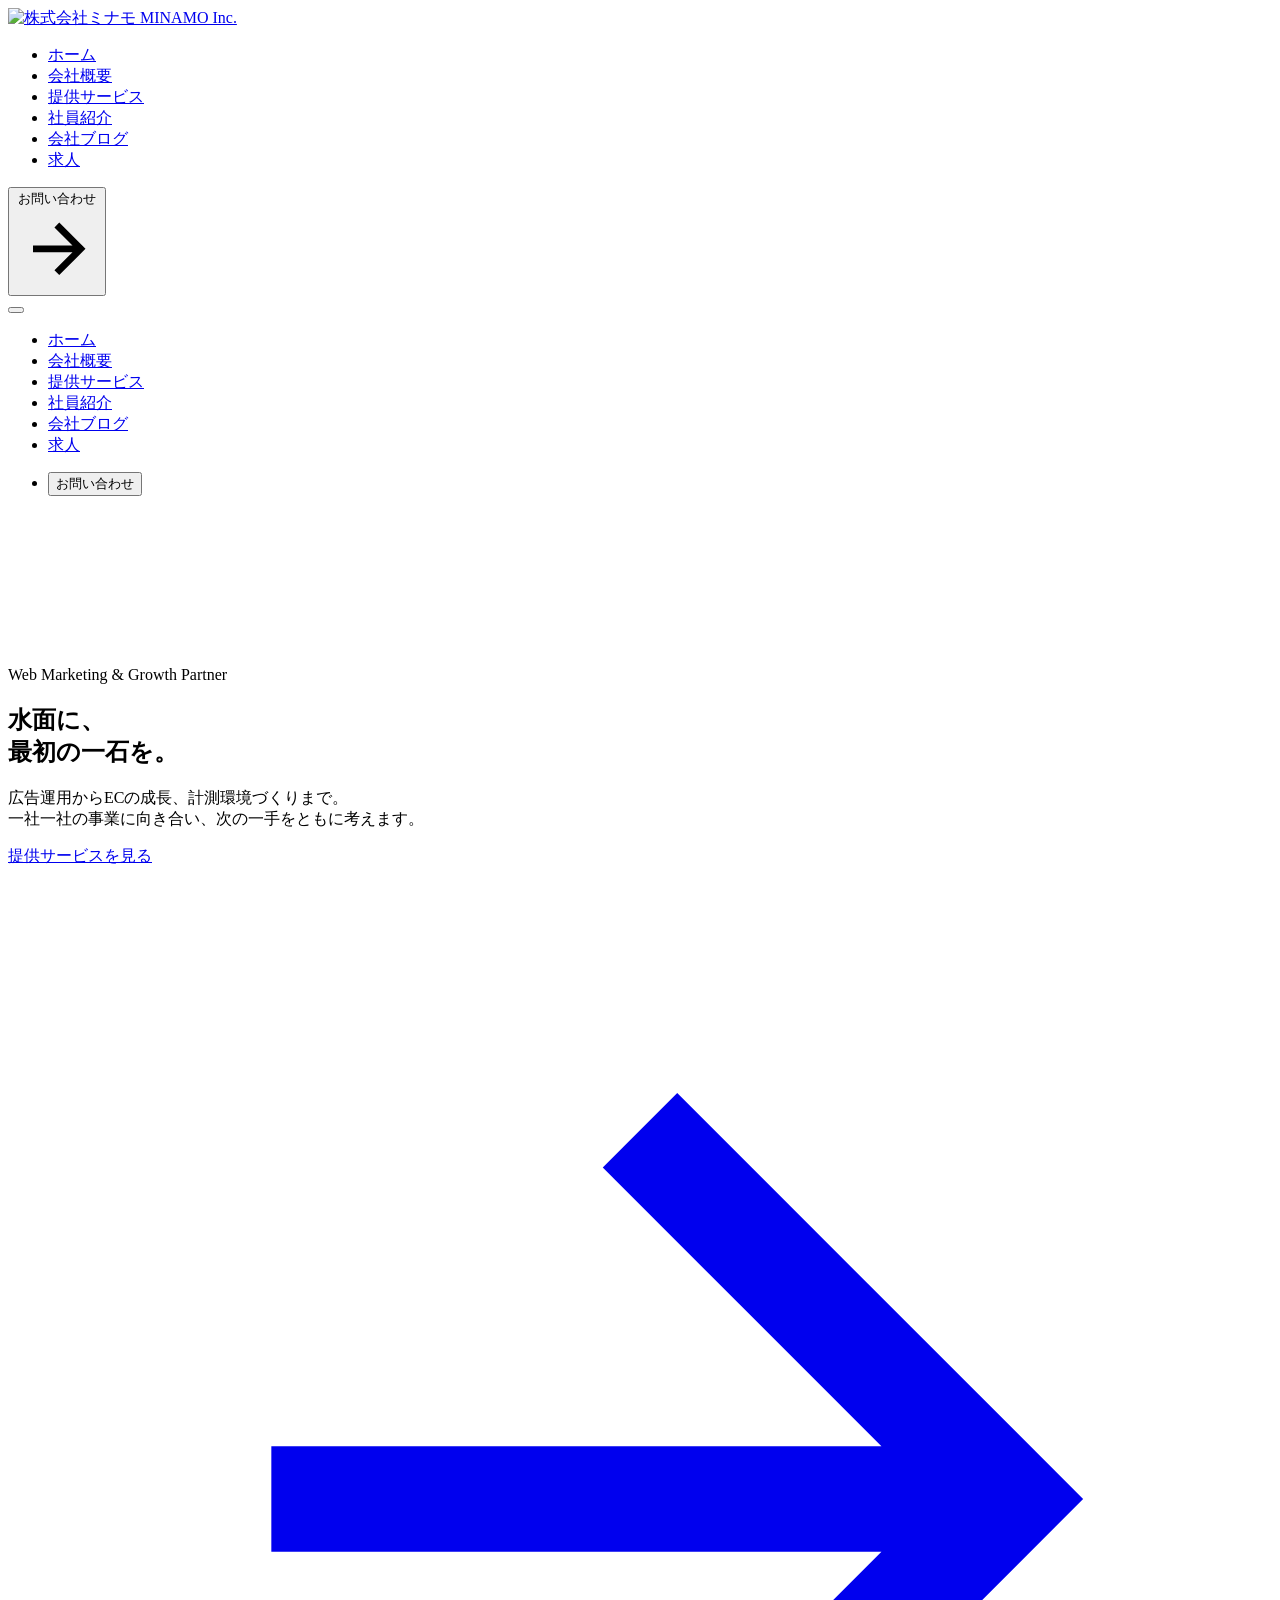
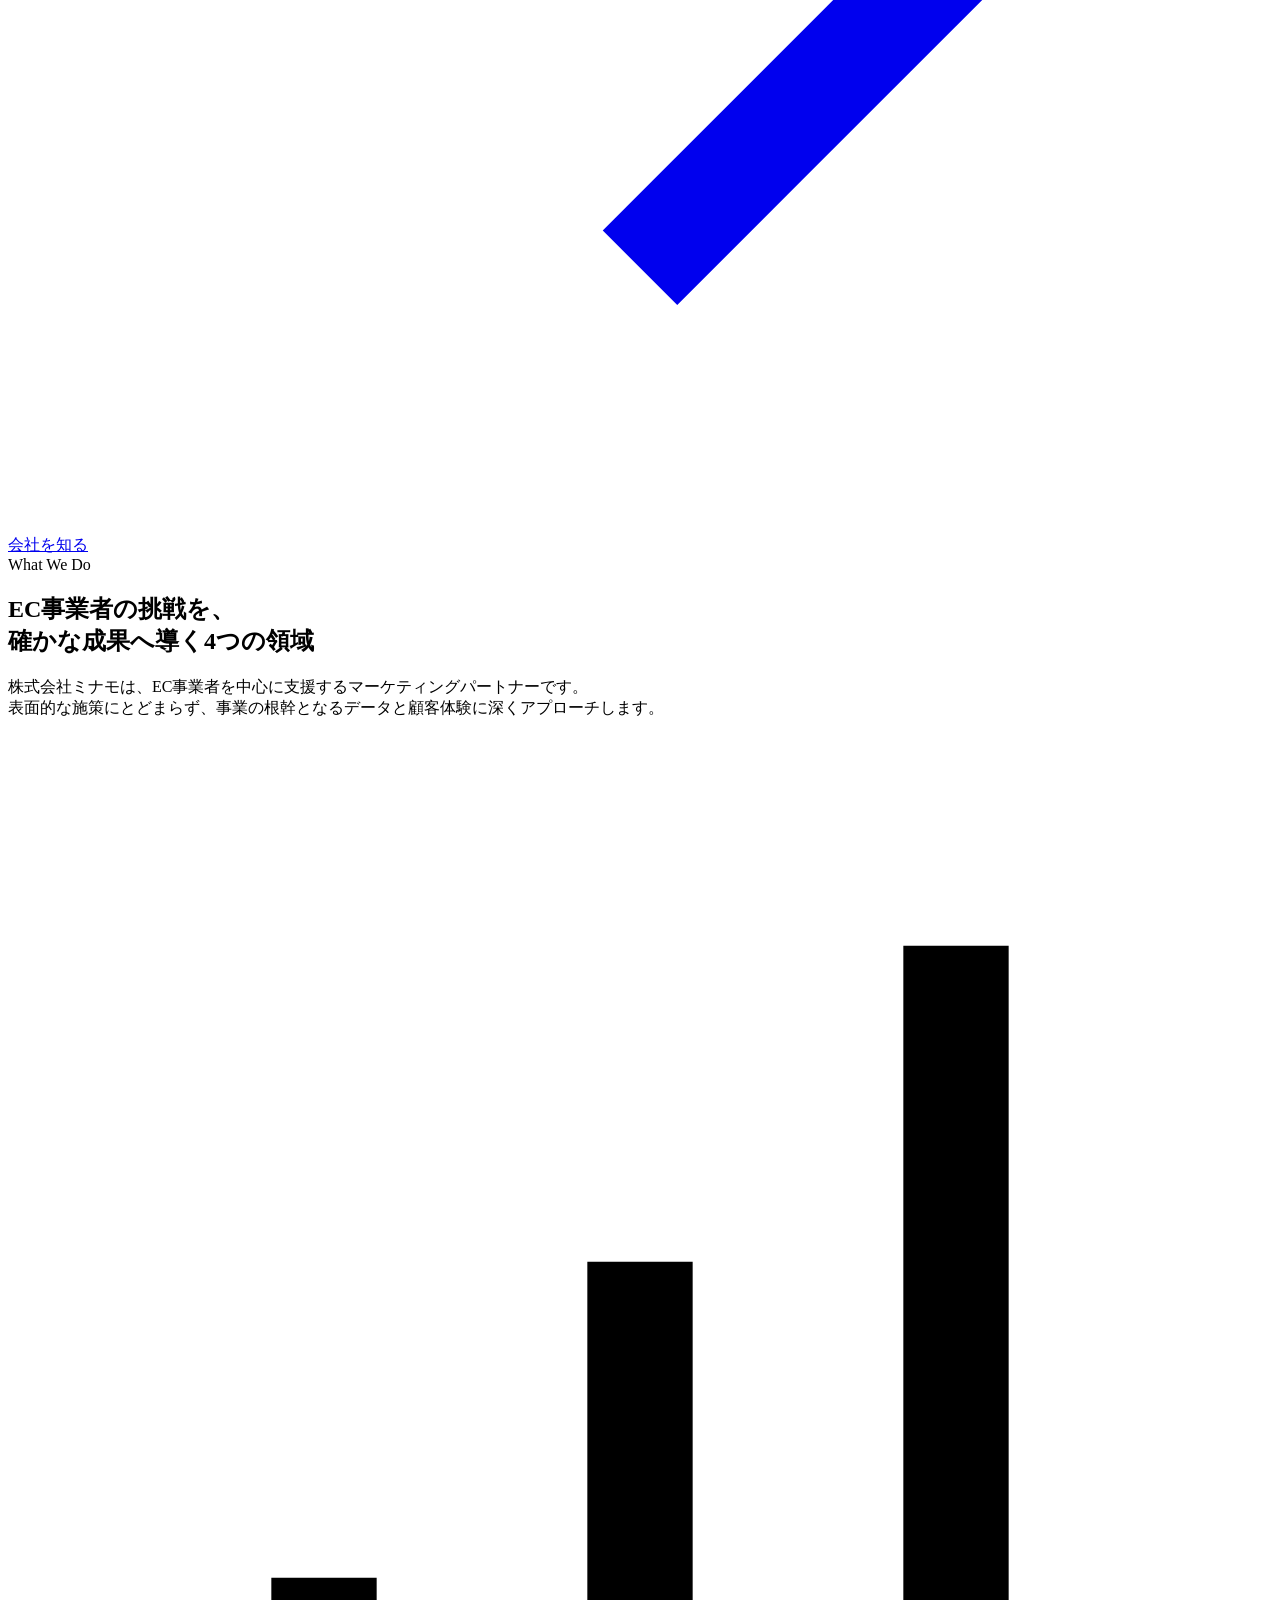
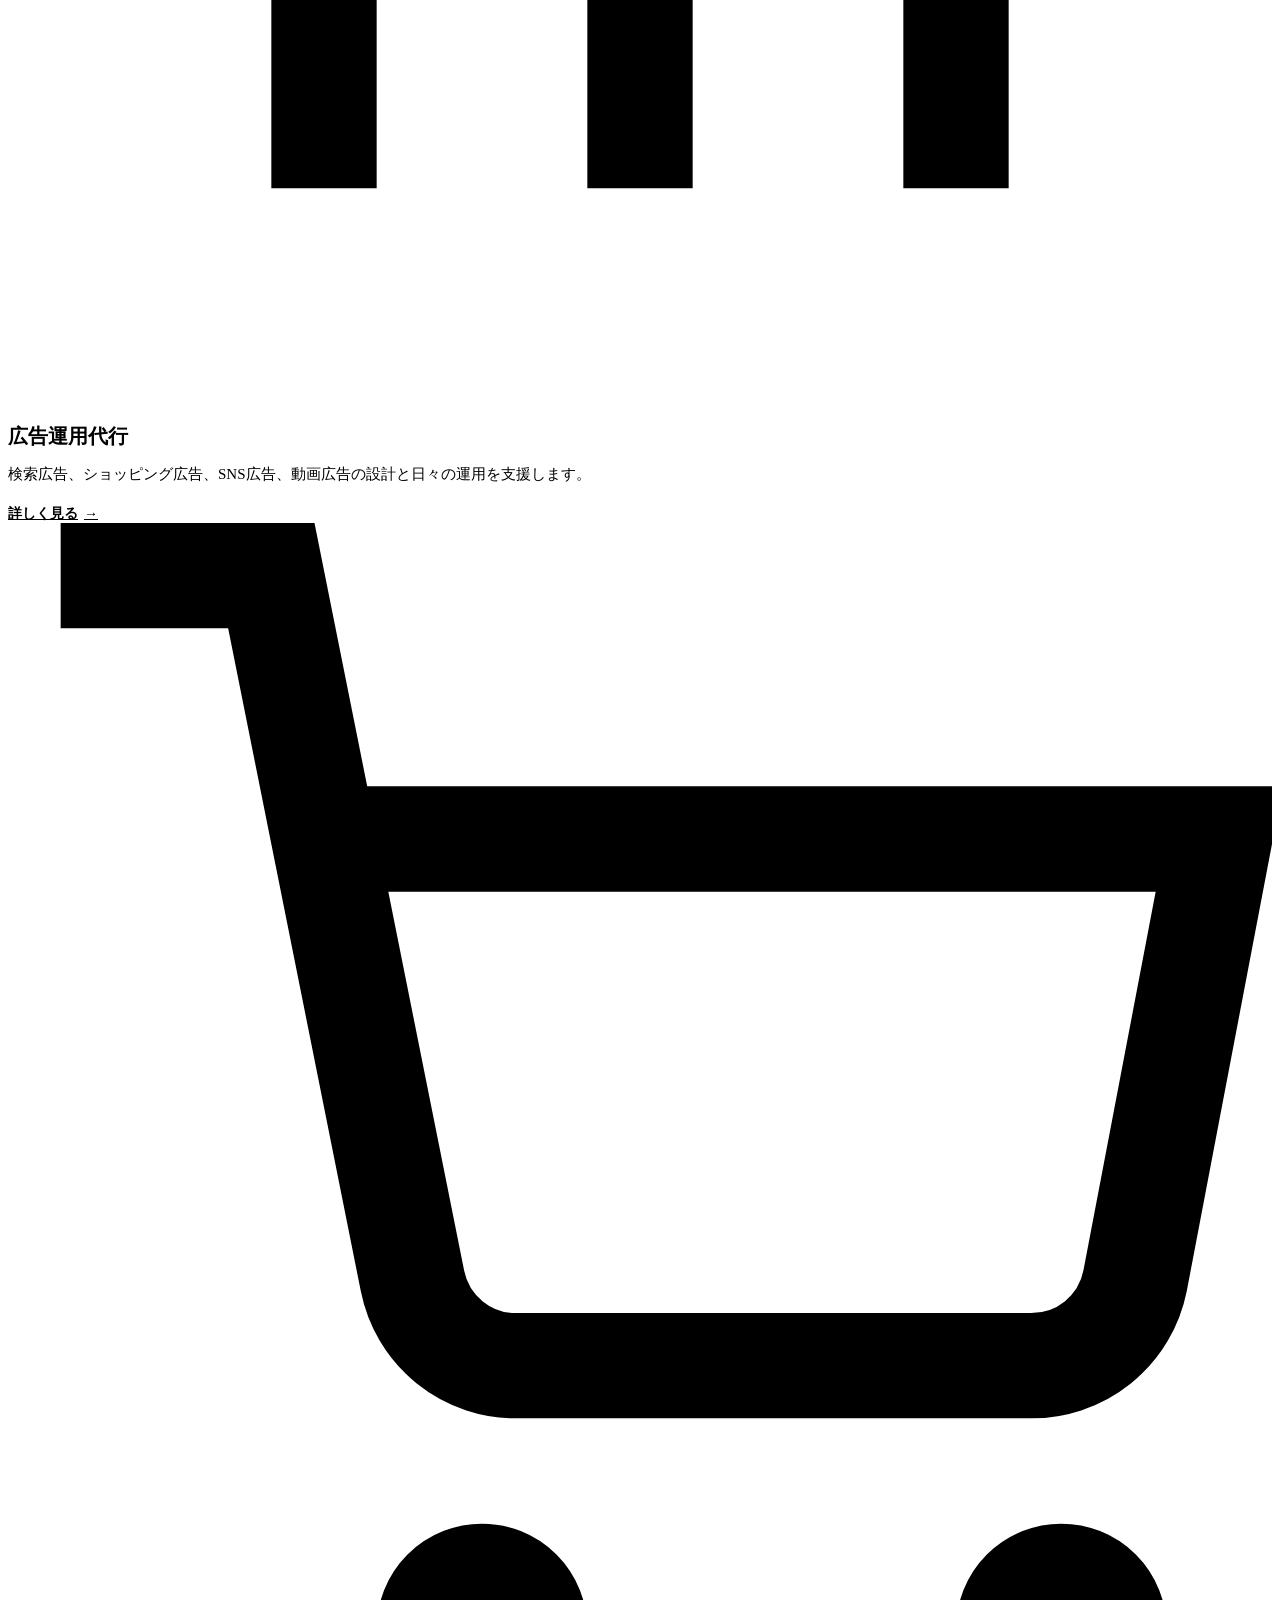
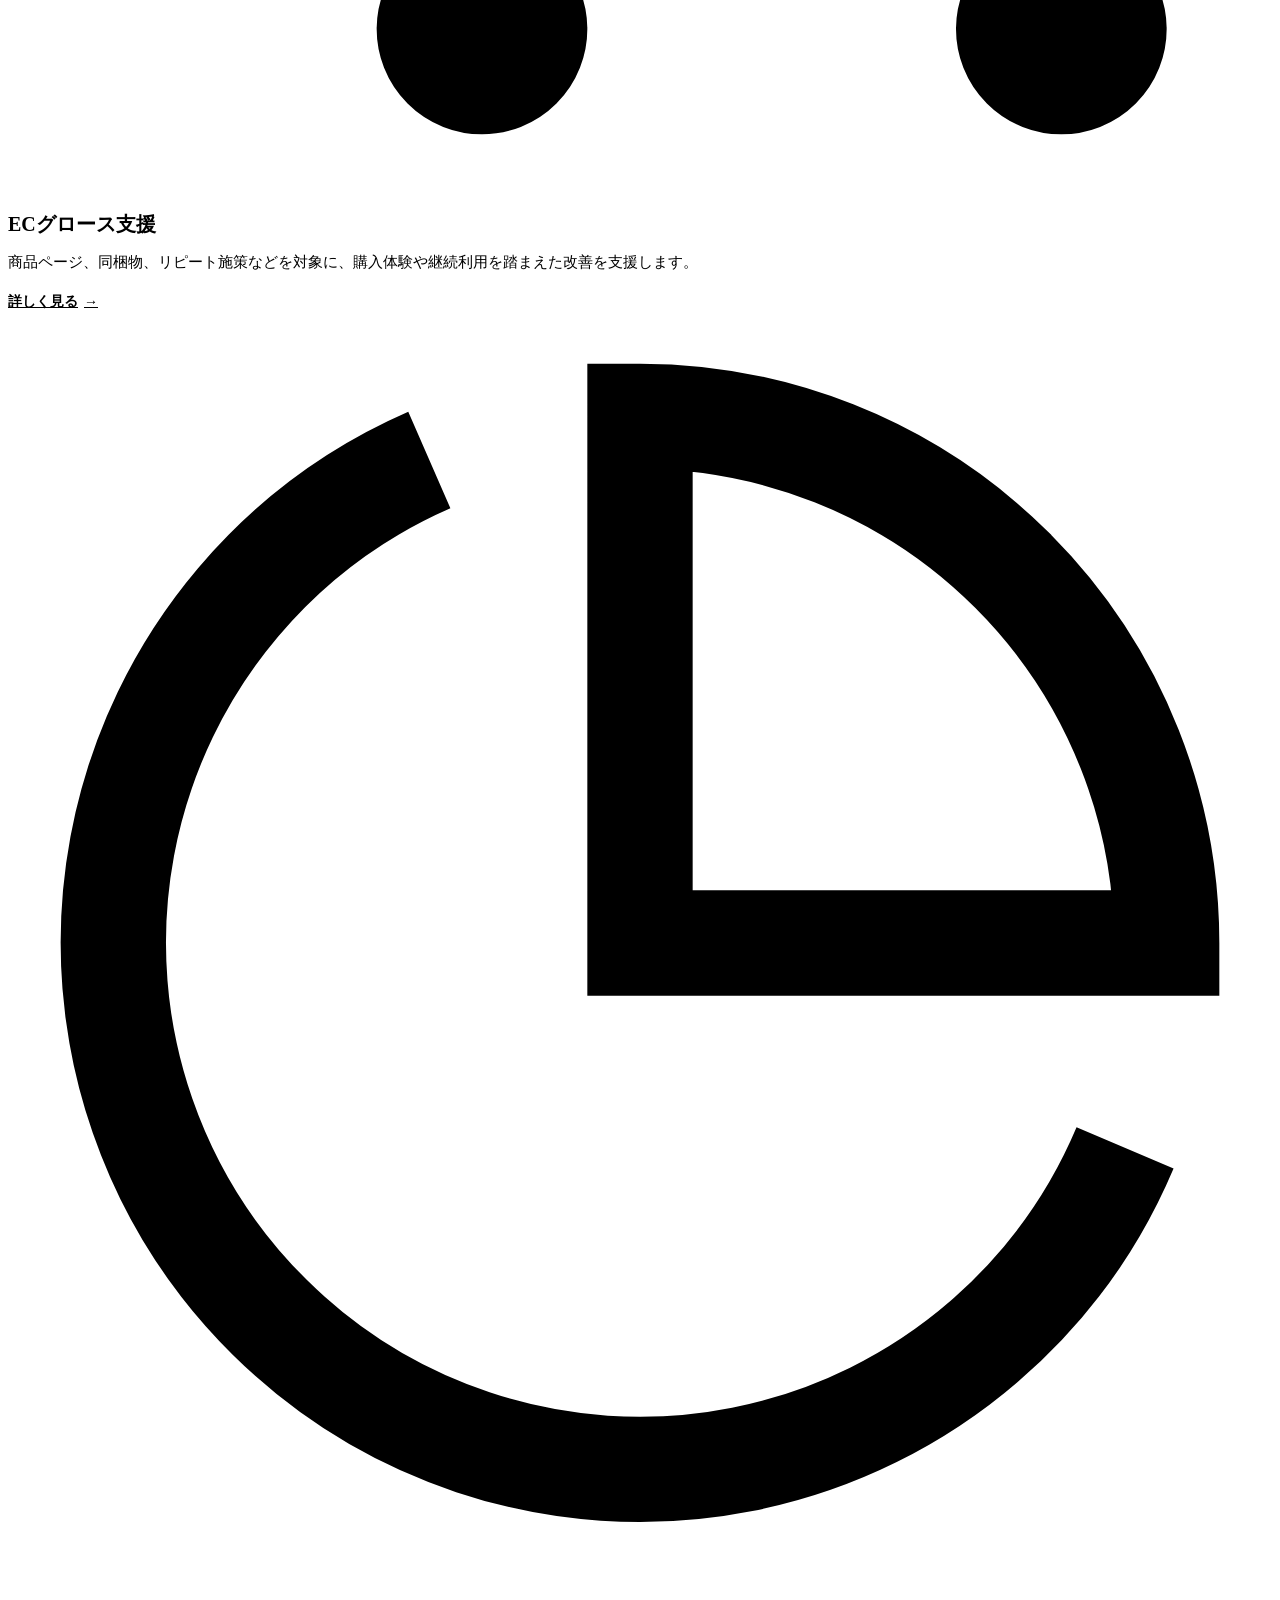
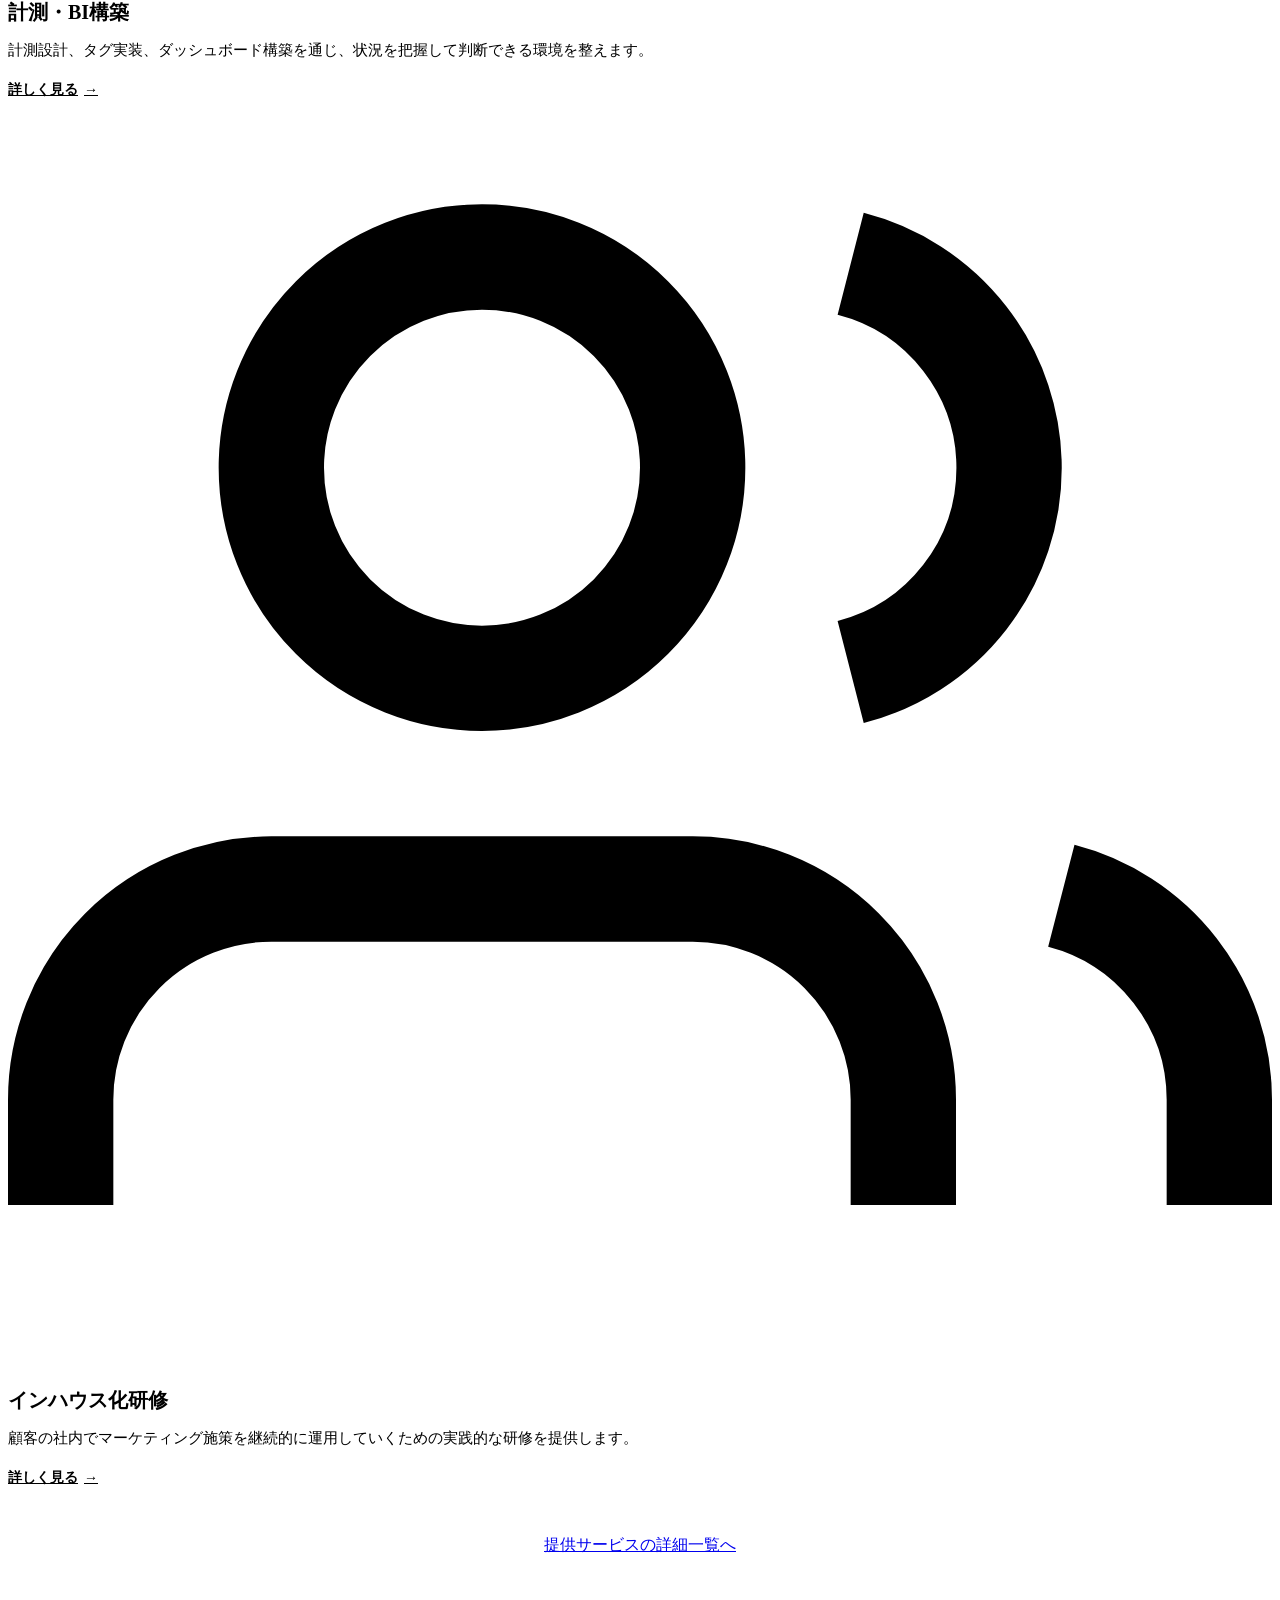
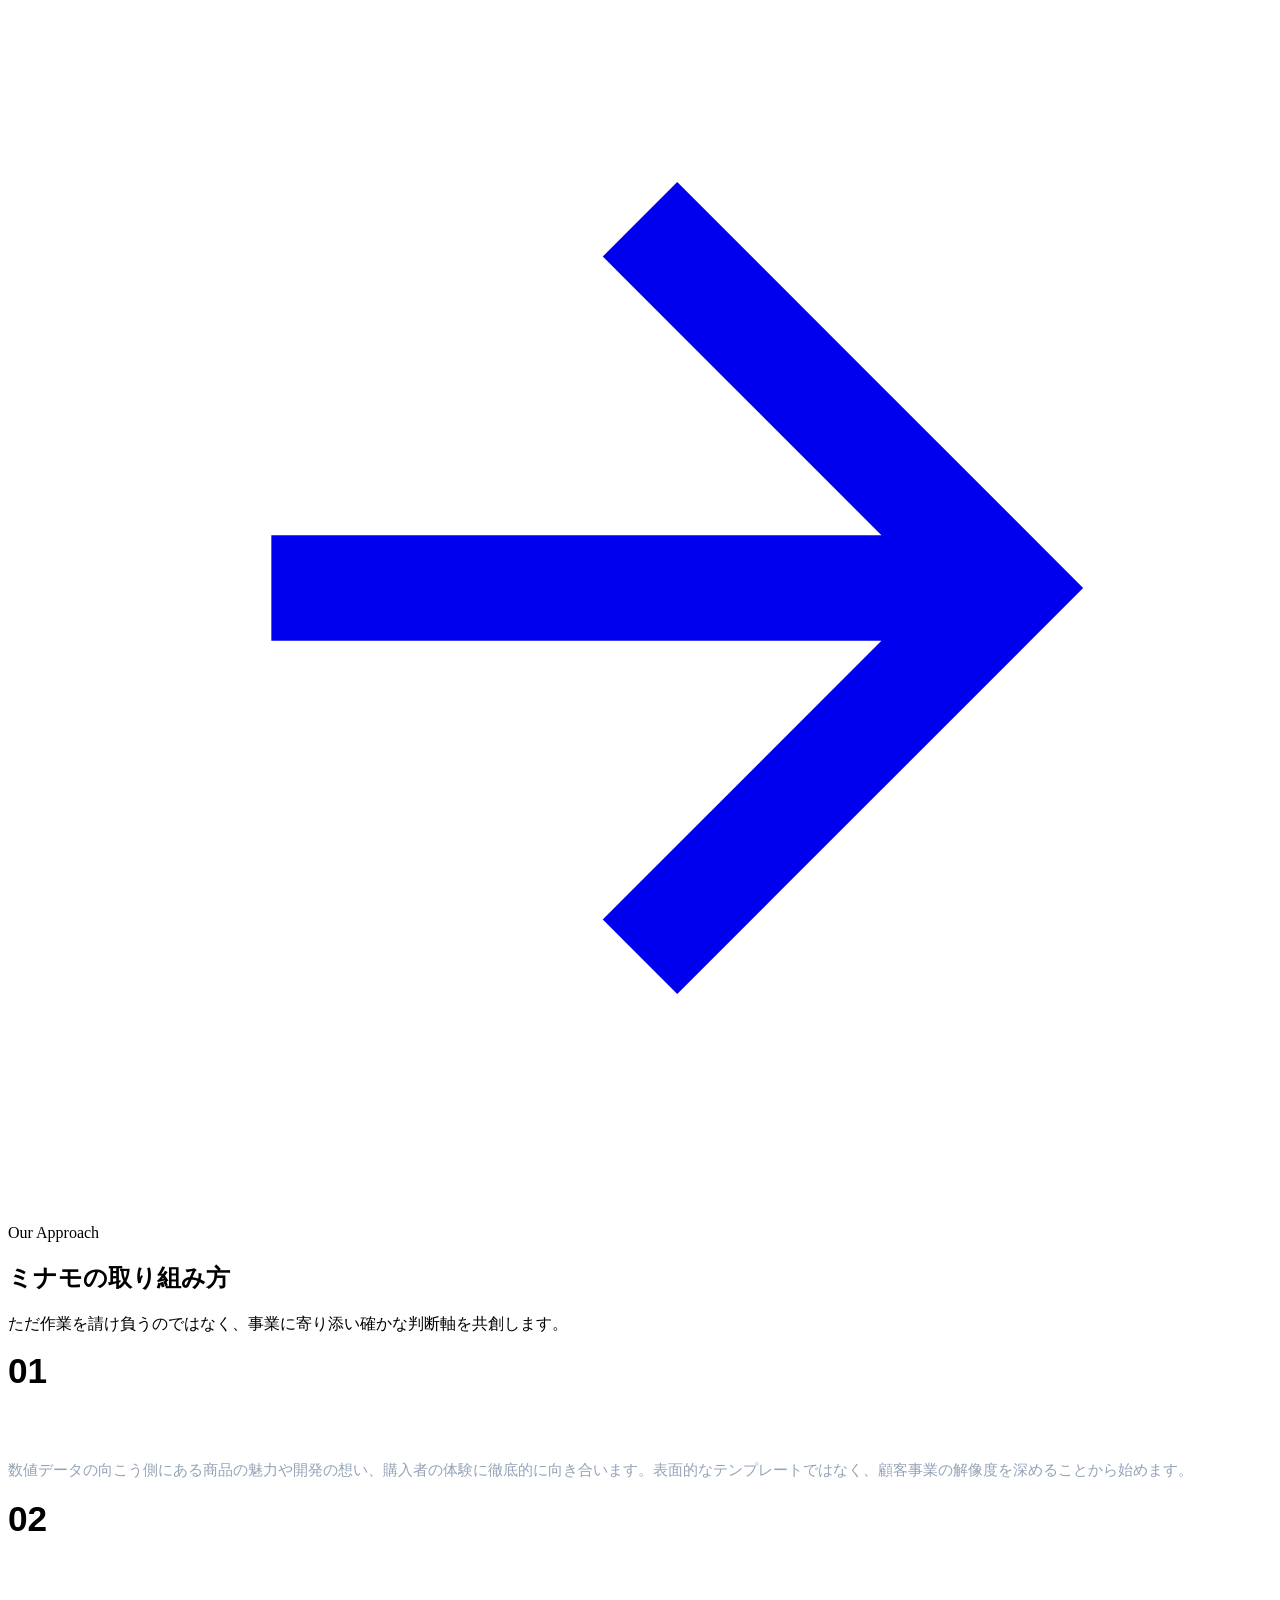
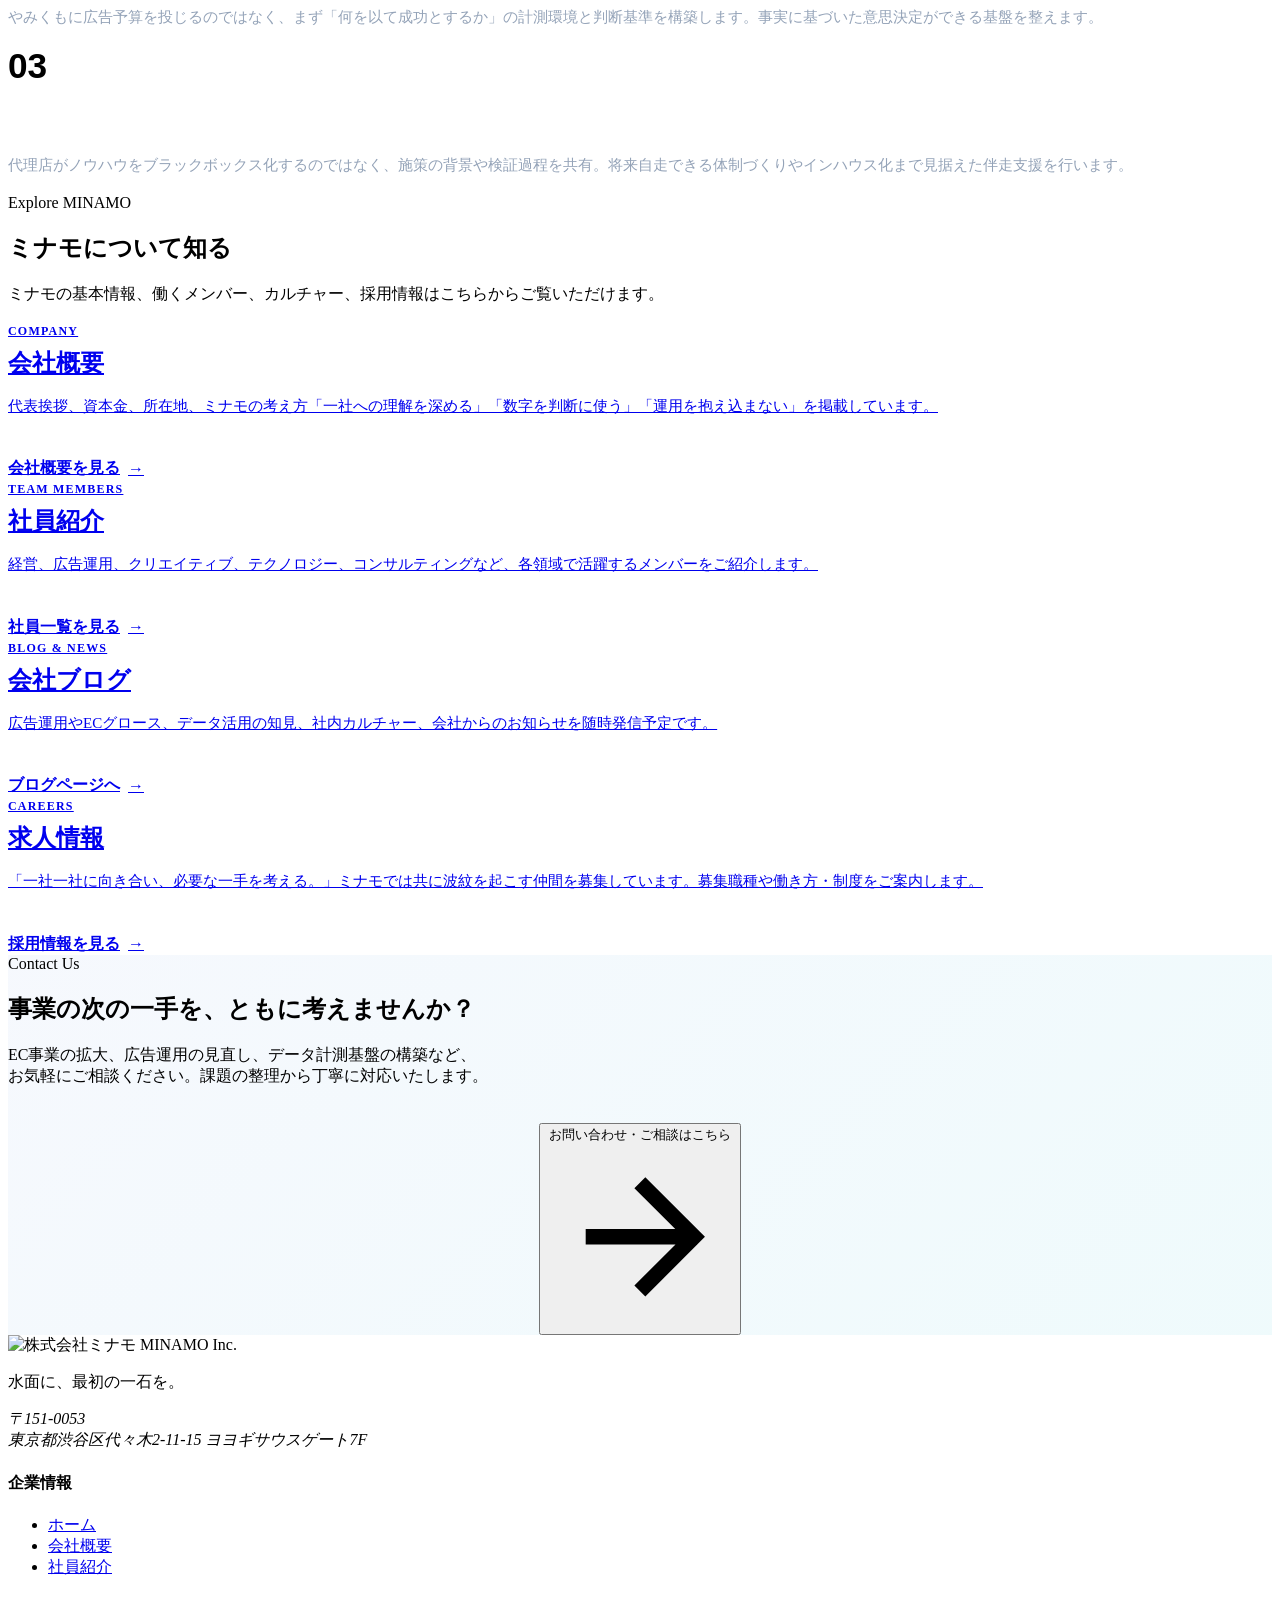
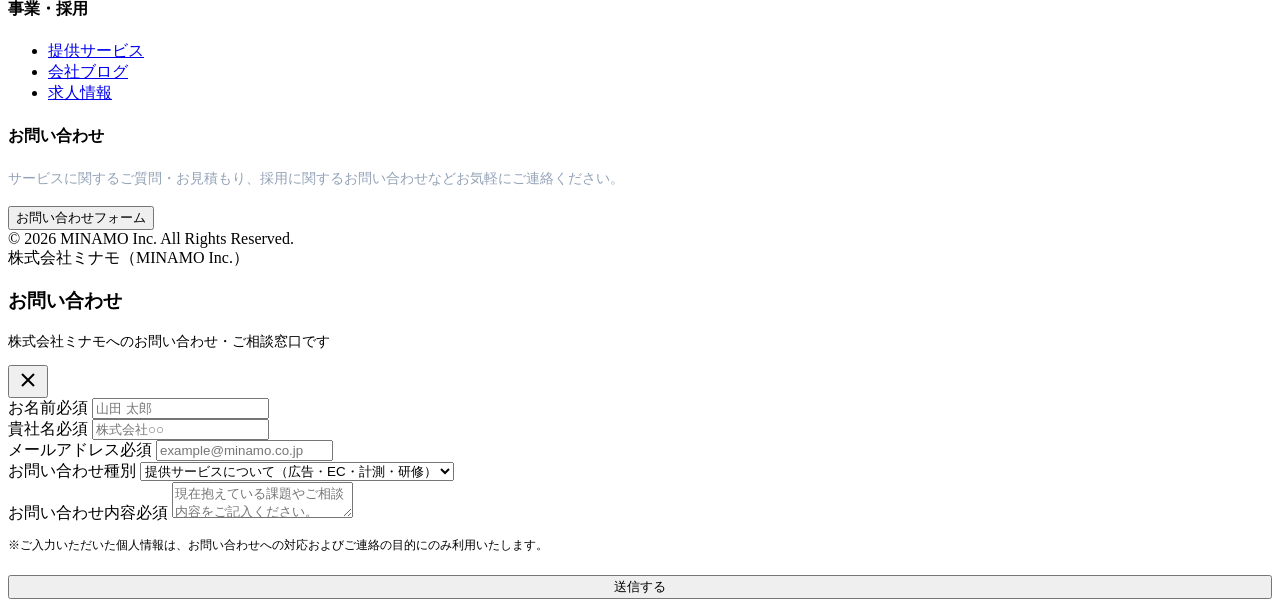
==== index.html @ c0351ebf "Add files via upload" ====
<!DOCTYPE html>
<html lang="ja">
<head>
  <meta charset="UTF-8">
  <meta name="viewport" content="width=device-width, initial-scale=1.0">
  <title>株式会社ミナモ｜水面に、最初の一石を。</title>
  <meta name="description" content="株式会社ミナモ（MINAMO Inc.）のコーポレートサイトです。広告運用からECの成長、計測環境づくりまで。一社一社の事業に向き合い、次の一手をともに考えます。">
  <link rel="icon" type="image/svg+xml" href="assets/images/favicon.svg">
  <link rel="stylesheet" href="assets/css/style.css">
  <link rel="stylesheet" href="assets/css/animations.css">
</head>
<body>

  <!-- Site Header -->
  <header class="site-header">
    <div class="container header-inner">
      <a href="index.html" class="site-brand" aria-label="株式会社ミナモ ホーム">
        <img src="assets/images/logo.svg" alt="株式会社ミナモ MINAMO Inc.">
      </a>
      <nav class="nav-desktop" aria-label="メインナビゲーション">
        <ul class="nav-links">
          <li><a href="index.html" class="nav-link active">ホーム</a></li>
          <li><a href="company.html" class="nav-link">会社概要</a></li>
          <li><a href="services.html" class="nav-link">提供サービス</a></li>
          <li><a href="team.html" class="nav-link">社員紹介</a></li>
          <li><a href="blog.html" class="nav-link">会社ブログ</a></li>
          <li><a href="careers.html" class="nav-link">求人</a></li>
        </ul>
        <div class="header-cta">
          <button class="btn btn-primary btn-sm" data-open-modal="contact">
            お問い合わせ
            <svg class="btn-icon" viewBox="0 0 24 24" fill="none" stroke="currentColor" stroke-width="2"><path d="M5 12h14M12 5l7 7-7 7"/></svg>
          </button>
        </div>
      </nav>
      <!-- Mobile Toggle -->
      <button class="mobile-toggle" aria-label="メニューを開閉する">
        <span class="hamburger-line"></span>
        <span class="hamburger-line"></span>
        <span class="hamburger-line"></span>
      </button>
    </div>
  </header>

  <!-- Mobile Nav Overlay -->
  <div class="mobile-nav-overlay">
    <ul class="mobile-nav-links">
      <li><a href="index.html" class="nav-link active">ホーム</a></li>
      <li><a href="company.html" class="nav-link">会社概要</a></li>
      <li><a href="services.html" class="nav-link">提供サービス</a></li>
      <li><a href="team.html" class="nav-link">社員紹介</a></li>
      <li><a href="blog.html" class="nav-link">会社ブログ</a></li>
      <li><a href="careers.html" class="nav-link">求人</a></li>
      <li style="margin-top: 16px;">
        <button class="btn btn-primary btn-lg" data-open-modal="contact">お問い合わせ</button>
      </li>
    </ul>
  </div>

  <!-- 1. Hero Section -->
  <section class="hero-home">
    <canvas id="hero-ripple-canvas" class="hero-canvas-bg"></canvas>
    
    <div class="container" style="position: relative; z-index: 2;">
      <div class="hero-content reveal">
        <div class="hero-badge">
          <span class="hero-badge-pulse"></span>
          <span>Web Marketing & Growth Partner</span>
        </div>
        <h1 class="hero-title">
          水面に、<br>
          <span class="text-gradient">最初の一石を。</span>
        </h1>
        <p class="hero-lead">
          広告運用からECの成長、計測環境づくりまで。<br>
          一社一社の事業に向き合い、次の一手をともに考えます。
        </p>
        <div class="hero-actions">
          <a href="services.html" class="btn btn-accent btn-lg">
            提供サービスを見る
            <svg class="btn-icon" viewBox="0 0 24 24" fill="none" stroke="currentColor" stroke-width="2"><path d="M5 12h14M12 5l7 7-7 7"/></svg>
          </a>
          <a href="company.html" class="btn btn-outline btn-lg">会社を知る</a>
        </div>
      </div>
    </div>

    <!-- Hero Decorative Concentric Ripples -->
    <div class="hero-visual" aria-hidden="true">
      <div class="ripple-visual-circle"></div>
      <div class="ripple-visual-circle"></div>
      <div class="ripple-visual-circle"></div>
      <div class="drop-center"></div>
    </div>
  </section>

  <!-- 2. Business Overview (EC支援と4つの領域) -->
  <section class="section">
    <div class="container">
      <div class="section-header text-center reveal">
        <div class="section-tag">
          <span class="section-tag-dot"></span>
          <span>What We Do</span>
        </div>
        <h2 class="section-title">EC事業者の挑戦を、<br class="mobile-only">確かな成果へ導く4つの領域</h2>
        <p class="section-lead">
          株式会社ミナモは、EC事業者を中心に支援するマーケティングパートナーです。<br>
          表面的な施策にとどまらず、事業の根幹となるデータと顧客体験に深くアプローチします。
        </p>
      </div>

      <div class="grid-4 reveal reveal-delay-1">
        <!-- Service 1: 広告運用代行 -->
        <div class="card">
          <div class="card-icon-wrap">
            <svg viewBox="0 0 24 24" fill="none" stroke="currentColor" stroke-width="2"><path d="M12 20V10M18 20V4M6 20v-4"/></svg>
          </div>
          <h3 style="font-size: 1.25rem; margin-bottom: 12px;">広告運用代行</h3>
          <p style="color: var(--color-text-muted); font-size: 0.9375rem; margin-bottom: 20px;">
            検索広告、ショッピング広告、SNS広告、動画広告の設計と日々の運用を支援します。
          </p>
          <a href="services.html#ad-operation" style="color: var(--color-primary); font-weight: 600; font-size: 0.875rem; display: inline-flex; align-items: center; gap: 6px;">
            詳しく見る <span>&rarr;</span>
          </a>
        </div>

        <!-- Service 2: ECグロース支援 -->
        <div class="card">
          <div class="card-icon-wrap">
            <svg viewBox="0 0 24 24" fill="none" stroke="currentColor" stroke-width="2"><circle cx="9" cy="21" r="1"/><circle cx="20" cy="21" r="1"/><path d="M1 1h4l2.68 13.39a2 2 0 0 0 2 1.61h9.72a2 2 0 0 0 2-1.61L23 6H6"/></svg>
          </div>
          <h3 style="font-size: 1.25rem; margin-bottom: 12px;">ECグロース支援</h3>
          <p style="color: var(--color-text-muted); font-size: 0.9375rem; margin-bottom: 20px;">
            商品ページ、同梱物、リピート施策などを対象に、購入体験や継続利用を踏まえた改善を支援します。
          </p>
          <a href="services.html#ec-growth" style="color: var(--color-primary); font-weight: 600; font-size: 0.875rem; display: inline-flex; align-items: center; gap: 6px;">
            詳しく見る <span>&rarr;</span>
          </a>
        </div>

        <!-- Service 3: 計測・BI構築 -->
        <div class="card">
          <div class="card-icon-wrap">
            <svg viewBox="0 0 24 24" fill="none" stroke="currentColor" stroke-width="2"><path d="M21.21 15.89A10 10 0 1 1 8 2.83M22 12A10 10 0 0 0 12 2v10z"/></svg>
          </div>
          <h3 style="font-size: 1.25rem; margin-bottom: 12px;">計測・BI構築</h3>
          <p style="color: var(--color-text-muted); font-size: 0.9375rem; margin-bottom: 20px;">
            計測設計、タグ実装、ダッシュボード構築を通じ、状況を把握して判断できる環境を整えます。
          </p>
          <a href="services.html#bi-analytics" style="color: var(--color-primary); font-weight: 600; font-size: 0.875rem; display: inline-flex; align-items: center; gap: 6px;">
            詳しく見る <span>&rarr;</span>
          </a>
        </div>

        <!-- Service 4: インハウス化研修 -->
        <div class="card">
          <div class="card-icon-wrap">
            <svg viewBox="0 0 24 24" fill="none" stroke="currentColor" stroke-width="2"><path d="M17 21v-2a4 4 0 0 0-4-4H5a4 4 0 0 0-4 4v2"/><circle cx="9" cy="7" r="4"/><path d="M23 21v-2a4 4 0 0 0-3-3.87"/><path d="M16 3.13a4 4 0 0 1 0 7.75"/></svg>
          </div>
          <h3 style="font-size: 1.25rem; margin-bottom: 12px;">インハウス化研修</h3>
          <p style="color: var(--color-text-muted); font-size: 0.9375rem; margin-bottom: 20px;">
            顧客の社内でマーケティング施策を継続的に運用していくための実践的な研修を提供します。
          </p>
          <a href="services.html#training" style="color: var(--color-primary); font-weight: 600; font-size: 0.875rem; display: inline-flex; align-items: center; gap: 6px;">
            詳しく見る <span>&rarr;</span>
          </a>
        </div>
      </div>

      <div style="text-align: center; margin-top: 48px;" class="reveal reveal-delay-2">
        <a href="services.html" class="btn btn-outline btn-lg">
          提供サービスの詳細一覧へ
          <svg class="btn-icon" viewBox="0 0 24 24" fill="none" stroke="currentColor" stroke-width="2"><path d="M5 12h14M12 5l7 7-7 7"/></svg>
        </a>
      </div>
    </div>
  </section>

  <!-- 3. Approach (取り組み方) -->
  <section class="section section-dark">
    <div class="container">
      <div class="section-header text-center reveal">
        <div class="section-tag">
          <span class="section-tag-dot"></span>
          <span>Our Approach</span>
        </div>
        <h2 class="section-title">ミナモの取り組み方</h2>
        <p class="section-lead">
          ただ作業を請け負うのではなく、事業に寄り添い確かな判断軸を共創します。
        </p>
      </div>

      <div class="grid-3 reveal reveal-delay-1">
        <!-- Approach 1 -->
        <div class="card card-dark">
          <div style="font-size: 2.2rem; font-weight: 800; color: var(--color-accent); margin-bottom: 16px; font-family: 'Plus Jakarta Sans', sans-serif;">
            01
          </div>
          <h3 style="font-size: 1.35rem; margin-bottom: 14px; color: #FFFFFF;">事業と商品を理解する</h3>
          <p style="color: #94A3B8; font-size: 0.9375rem; line-height: 1.8;">
            数値データの向こう側にある商品の魅力や開発の想い、購入者の体験に徹底的に向き合います。表面的なテンプレートではなく、顧客事業の解像度を深めることから始めます。
          </p>
        </div>

        <!-- Approach 2 -->
        <div class="card card-dark">
          <div style="font-size: 2.2rem; font-weight: 800; color: var(--color-accent); margin-bottom: 16px; font-family: 'Plus Jakarta Sans', sans-serif;">
            02
          </div>
          <h3 style="font-size: 1.35rem; margin-bottom: 14px; color: #FFFFFF;">施策の前に計測と判断基準を整える</h3>
          <p style="color: #94A3B8; font-size: 0.9375rem; line-height: 1.8;">
            やみくもに広告予算を投じるのではなく、まず「何を以て成功とするか」の計測環境と判断基準を構築します。事実に基づいた意思決定ができる基盤を整えます。
          </p>
        </div>

        <!-- Approach 3 -->
        <div class="card card-dark">
          <div style="font-size: 2.2rem; font-weight: 800; color: var(--color-accent); margin-bottom: 16px; font-family: 'Plus Jakarta Sans', sans-serif;">
            03
          </div>
          <h3 style="font-size: 1.35rem; margin-bottom: 14px; color: #FFFFFF;">顧客側に知見が残る支援を目指す</h3>
          <p style="color: #94A3B8; font-size: 0.9375rem; line-height: 1.8;">
            代理店がノウハウをブラックボックス化するのではなく、施策の背景や検証過程を共有。将来自走できる体制づくりやインハウス化まで見据えた伴走支援を行います。
          </p>
        </div>
      </div>
    </div>
  </section>

  <!-- 4. Portal to Subpages (下層ページへの入口) -->
  <section class="section">
    <div class="container">
      <div class="section-header reveal">
        <div class="section-tag">
          <span class="section-tag-dot"></span>
          <span>Explore MINAMO</span>
        </div>
        <h2 class="section-title">ミナモについて知る</h2>
        <p class="section-lead">
          ミナモの基本情報、働くメンバー、カルチャー、採用情報はこちらからご覧いただけます。
        </p>
      </div>

      <div class="grid-2 reveal reveal-delay-1">
        <!-- Entry 1: 会社概要 -->
        <a href="company.html" class="card" style="display: flex; flex-direction: column; justify-content: space-between;">
          <div>
            <span style="font-size: 0.75rem; font-weight: 700; color: var(--color-primary); letter-spacing: 0.1em; text-transform: uppercase;">Company</span>
            <h3 style="font-size: 1.5rem; margin: 8px 0 12px;">会社概要</h3>
            <p style="color: var(--color-text-muted); font-size: 0.9375rem; line-height: 1.7;">
              代表挨拶、資本金、所在地、ミナモの考え方「一社への理解を深める」「数字を判断に使う」「運用を抱え込まない」を掲載しています。
            </p>
          </div>
          <div style="margin-top: 24px; color: var(--color-primary); font-weight: 600; display: inline-flex; align-items: center; gap: 8px;">
            会社概要を見る <span>&rarr;</span>
          </div>
        </a>

        <!-- Entry 2: 社員紹介 -->
        <a href="team.html" class="card" style="display: flex; flex-direction: column; justify-content: space-between;">
          <div>
            <span style="font-size: 0.75rem; font-weight: 700; color: var(--color-primary); letter-spacing: 0.1em; text-transform: uppercase;">Team Members</span>
            <h3 style="font-size: 1.5rem; margin: 8px 0 12px;">社員紹介</h3>
            <p style="color: var(--color-text-muted); font-size: 0.9375rem; line-height: 1.7;">
              経営、広告運用、クリエイティブ、テクノロジー、コンサルティングなど、各領域で活躍するメンバーをご紹介します。
            </p>
          </div>
          <div style="margin-top: 24px; color: var(--color-primary); font-weight: 600; display: inline-flex; align-items: center; gap: 8px;">
            社員一覧を見る <span>&rarr;</span>
          </div>
        </a>

        <!-- Entry 3: 会社ブログ -->
        <a href="blog.html" class="card" style="display: flex; flex-direction: column; justify-content: space-between;">
          <div>
            <span style="font-size: 0.75rem; font-weight: 700; color: var(--color-primary); letter-spacing: 0.1em; text-transform: uppercase;">Blog & News</span>
            <h3 style="font-size: 1.5rem; margin: 8px 0 12px;">会社ブログ</h3>
            <p style="color: var(--color-text-muted); font-size: 0.9375rem; line-height: 1.7;">
              広告運用やECグロース、データ活用の知見、社内カルチャー、会社からのお知らせを随時発信予定です。
            </p>
          </div>
          <div style="margin-top: 24px; color: var(--color-primary); font-weight: 600; display: inline-flex; align-items: center; gap: 8px;">
            ブログページへ <span>&rarr;</span>
          </div>
        </a>

        <!-- Entry 4: 求人情報 -->
        <a href="careers.html" class="card" style="display: flex; flex-direction: column; justify-content: space-between;">
          <div>
            <span style="font-size: 0.75rem; font-weight: 700; color: var(--color-primary); letter-spacing: 0.1em; text-transform: uppercase;">Careers</span>
            <h3 style="font-size: 1.5rem; margin: 8px 0 12px;">求人情報</h3>
            <p style="color: var(--color-text-muted); font-size: 0.9375rem; line-height: 1.7;">
              「一社一社に向き合い、必要な一手を考える。」ミナモでは共に波紋を起こす仲間を募集しています。募集職種や働き方・制度をご案内します。
            </p>
          </div>
          <div style="margin-top: 24px; color: var(--color-primary); font-weight: 600; display: inline-flex; align-items: center; gap: 8px;">
            採用情報を見る <span>&rarr;</span>
          </div>
        </a>
      </div>
    </div>
  </section>

  <!-- 5. CTA Section (お問い合わせ導線) -->
  <section class="section" style="background: linear-gradient(135deg, rgba(26, 91, 216, 0.04) 0%, rgba(52, 198, 217, 0.08) 100%); border-top: 1px solid var(--color-border); border-bottom: 1px solid var(--color-border);">
    <div class="container text-center reveal">
      <div class="section-tag" style="margin-left: auto; margin-right: auto;">
        <span class="section-tag-dot"></span>
        <span>Contact Us</span>
      </div>
      <h2 class="section-title" style="margin-bottom: 20px;">事業の次の一手を、ともに考えませんか？</h2>
      <p class="section-lead" style="margin-left: auto; margin-right: auto; margin-bottom: 36px;">
        EC事業の拡大、広告運用の見直し、データ計測基盤の構築など、<br class="pc-only">
        お気軽にご相談ください。課題の整理から丁寧に対応いたします。
      </p>
      <div style="display: flex; justify-content: center; gap: 16px; flex-wrap: wrap;">
        <button class="btn btn-primary btn-lg" data-open-modal="contact">
          お問い合わせ・ご相談はこちら
          <svg class="btn-icon" viewBox="0 0 24 24" fill="none" stroke="currentColor" stroke-width="2"><path d="M5 12h14M12 5l7 7-7 7"/></svg>
        </button>
      </div>
    </div>
  </section>

  <!-- Site Footer -->
  <footer class="site-footer">
    <div class="container">
      <div class="footer-top">
        <div>
          <div class="footer-brand">
            <img src="assets/images/logo-white.svg" alt="株式会社ミナモ MINAMO Inc.">
          </div>
          <p class="footer-copy-text">水面に、最初の一石を。</p>
          <address class="footer-address">
            〒151-0053<br>
            東京都渋谷区代々木2-11-15 ヨヨギサウスゲート7F
          </address>
        </div>
        <div>
          <h4 class="footer-heading">企業情報</h4>
          <ul class="footer-links">
            <li><a href="index.html">ホーム</a></li>
            <li><a href="company.html">会社概要</a></li>
            <li><a href="team.html">社員紹介</a></li>
          </ul>
        </div>
        <div>
          <h4 class="footer-heading">事業・採用</h4>
          <ul class="footer-links">
            <li><a href="services.html">提供サービス</a></li>
            <li><a href="blog.html">会社ブログ</a></li>
            <li><a href="careers.html">求人情報</a></li>
          </ul>
        </div>
        <div>
          <h4 class="footer-heading">お問い合わせ</h4>
          <p style="font-size: 0.875rem; color: #94A3B8; margin-bottom: 16px; line-height: 1.6;">
            サービスに関するご質問・お見積もり、採用に関するお問い合わせなどお気軽にご連絡ください。
          </p>
          <button class="btn btn-outline-white btn-sm" data-open-modal="contact">お問い合わせフォーム</button>
        </div>
      </div>
      <div class="footer-bottom">
        <div>&copy; 2026 MINAMO Inc. All Rights Reserved.</div>
        <div>株式会社ミナモ（MINAMO Inc.）</div>
      </div>
    </div>
  </footer>

  <!-- Contact Modal -->
  <div class="modal-backdrop" id="contact-modal" role="dialog" aria-modal="true" aria-labelledby="modal-title">
    <div class="modal-dialog">
      <div class="modal-header">
        <div>
          <h3 class="modal-title" id="modal-title">お問い合わせ</h3>
          <p style="font-size: 0.875rem; color: var(--color-text-muted); margin-top: 4px;">
            株式会社ミナモへのお問い合わせ・ご相談窓口です
          </p>
        </div>
        <button class="modal-close-btn" data-close-modal aria-label="閉じる">
          <svg width="24" height="24" viewBox="0 0 24 24" fill="none" stroke="currentColor" stroke-width="2"><path d="M18 6L6 18M6 6l12 12"/></svg>
        </button>
      </div>
      <div class="modal-body">
        <div id="contact-success-msg" style="display: none; text-align: center; padding: 32px 16px;">
          <div style="width: 56px; height: 56px; background: rgba(52, 198, 217, 0.15); border-radius: 50%; display: flex; align-items: center; justify-content: center; margin: 0 auto 16px; color: var(--color-primary);">
            <svg width="28" height="28" viewBox="0 0 24 24" fill="none" stroke="currentColor" stroke-width="2"><polyline points="20 6 9 17 4 12"/></svg>
          </div>
          <h4 style="font-size: 1.25rem; margin-bottom: 8px; color: var(--color-navy);">送信が完了しました</h4>
          <p style="color: var(--color-text-muted); font-size: 0.9375rem;">
            お問い合わせいただきありがとうございます。<br>担当者より通常2営業日以内にご連絡いたします。
          </p>
          <button class="btn btn-outline btn-sm" data-close-modal style="margin-top: 24px;">閉じる</button>
        </div>

        <form id="contact-form">
          <div class="form-group">
            <label class="form-label" for="contact-name">お名前<span class="badge-req">必須</span></label>
            <input class="form-input" type="text" id="contact-name" name="name" placeholder="山田 太郎" required>
          </div>
          <div class="form-group">
            <label class="form-label" for="contact-company">貴社名<span class="badge-req">必須</span></label>
            <input class="form-input" type="text" id="contact-company" name="company" placeholder="株式会社○○" required>
          </div>
          <div class="form-group">
            <label class="form-label" for="contact-email">メールアドレス<span class="badge-req">必須</span></label>
            <input class="form-input" type="email" id="contact-email" name="email" placeholder="example@minamo.co.jp" required>
          </div>
          <div class="form-group">
            <label class="form-label" for="contact-category">お問い合わせ種別</label>
            <select class="form-select" id="contact-category" name="category">
              <option value="service">提供サービスについて（広告・EC・計測・研修）</option>
              <option value="careers">採用・求人について</option>
              <option value="other">その他のお問い合わせ</option>
            </select>
          </div>
          <div class="form-group">
            <label class="form-label" for="contact-message">お問い合わせ内容<span class="badge-req">必須</span></label>
            <textarea class="form-textarea" id="contact-message" name="message" placeholder="現在抱えている課題やご相談内容をご記入ください。" required></textarea>
          </div>
          <p style="font-size: 0.75rem; color: var(--color-text-light); margin-bottom: 20px; line-height: 1.6;">
            ※ご入力いただいた個人情報は、お問い合わせへの対応およびご連絡の目的にのみ利用いたします。
          </p>
          <button type="submit" class="btn btn-primary" style="width: 100%;">送信する</button>
        </form>
      </div>
    </div>
  </div>

  <script src="assets/js/ripple-canvas.js"></script>
  <script src="assets/js/main.js"></script>
</body>
</html>
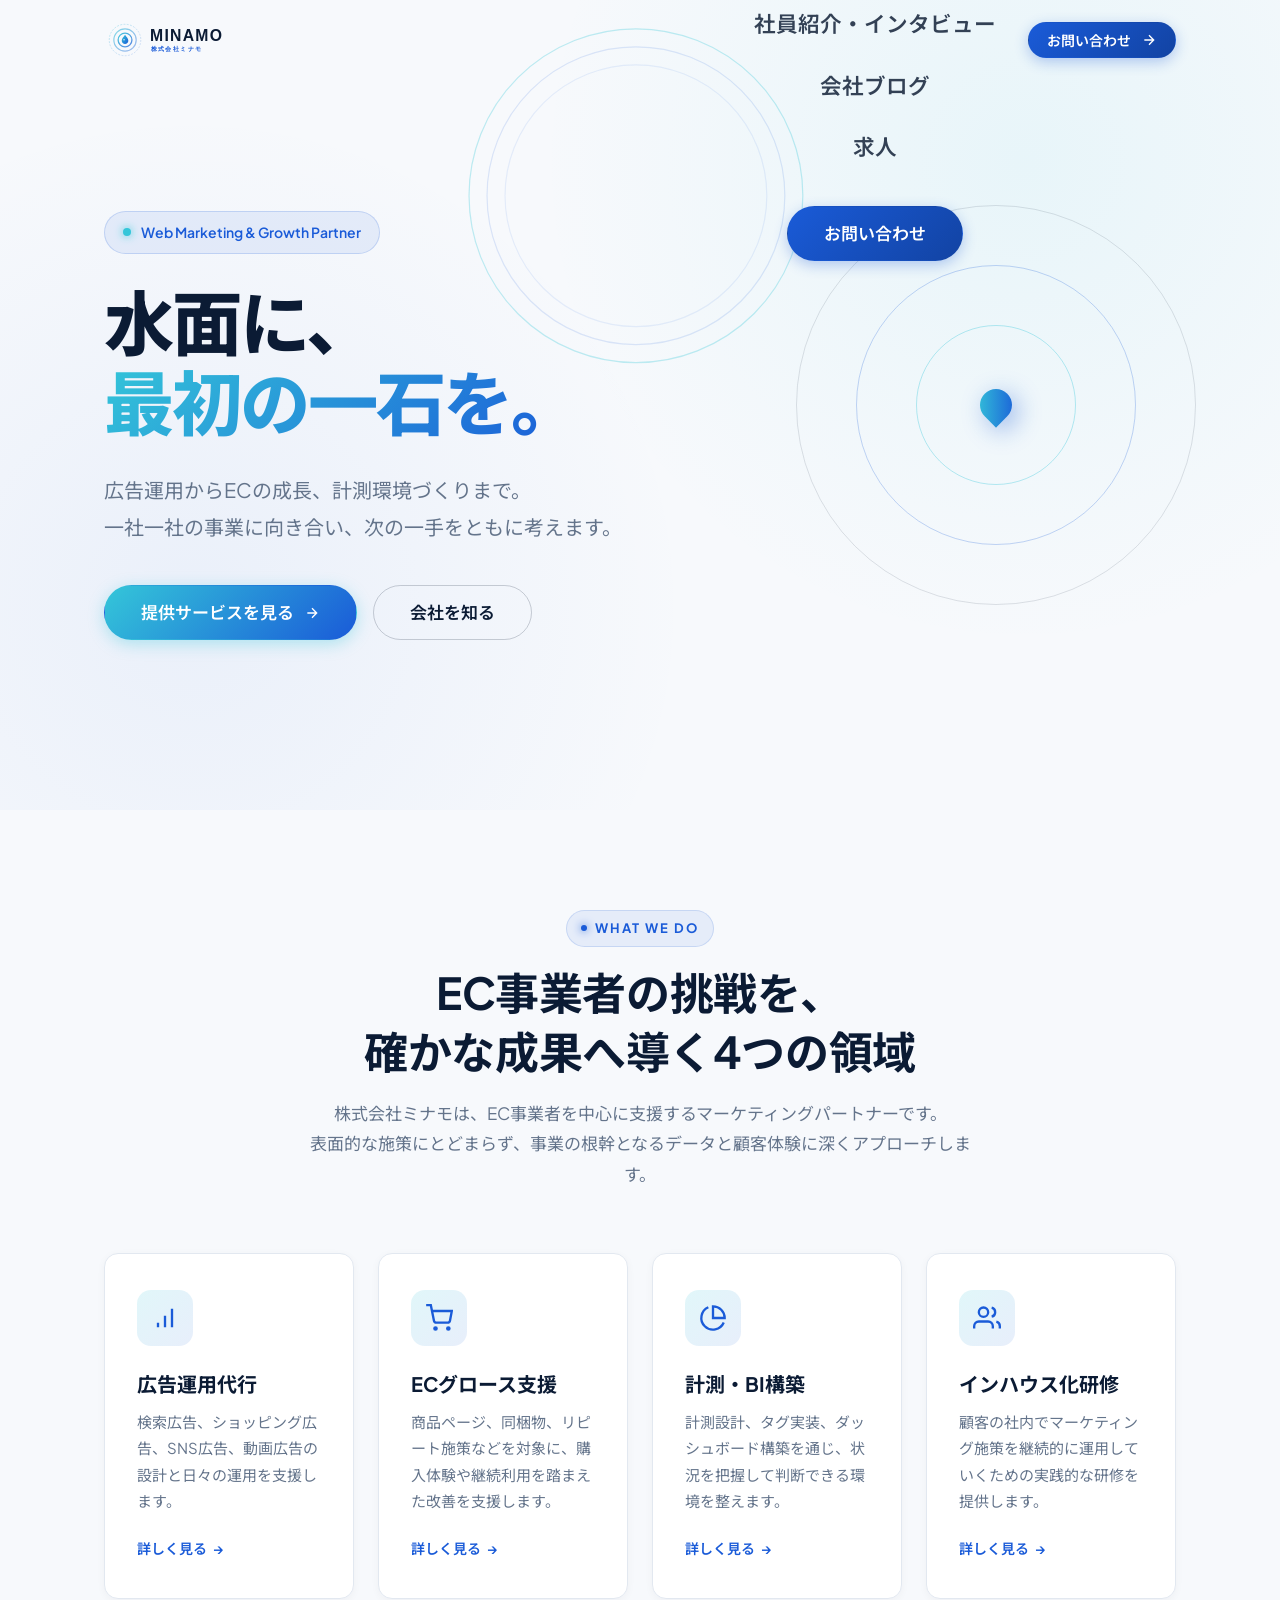
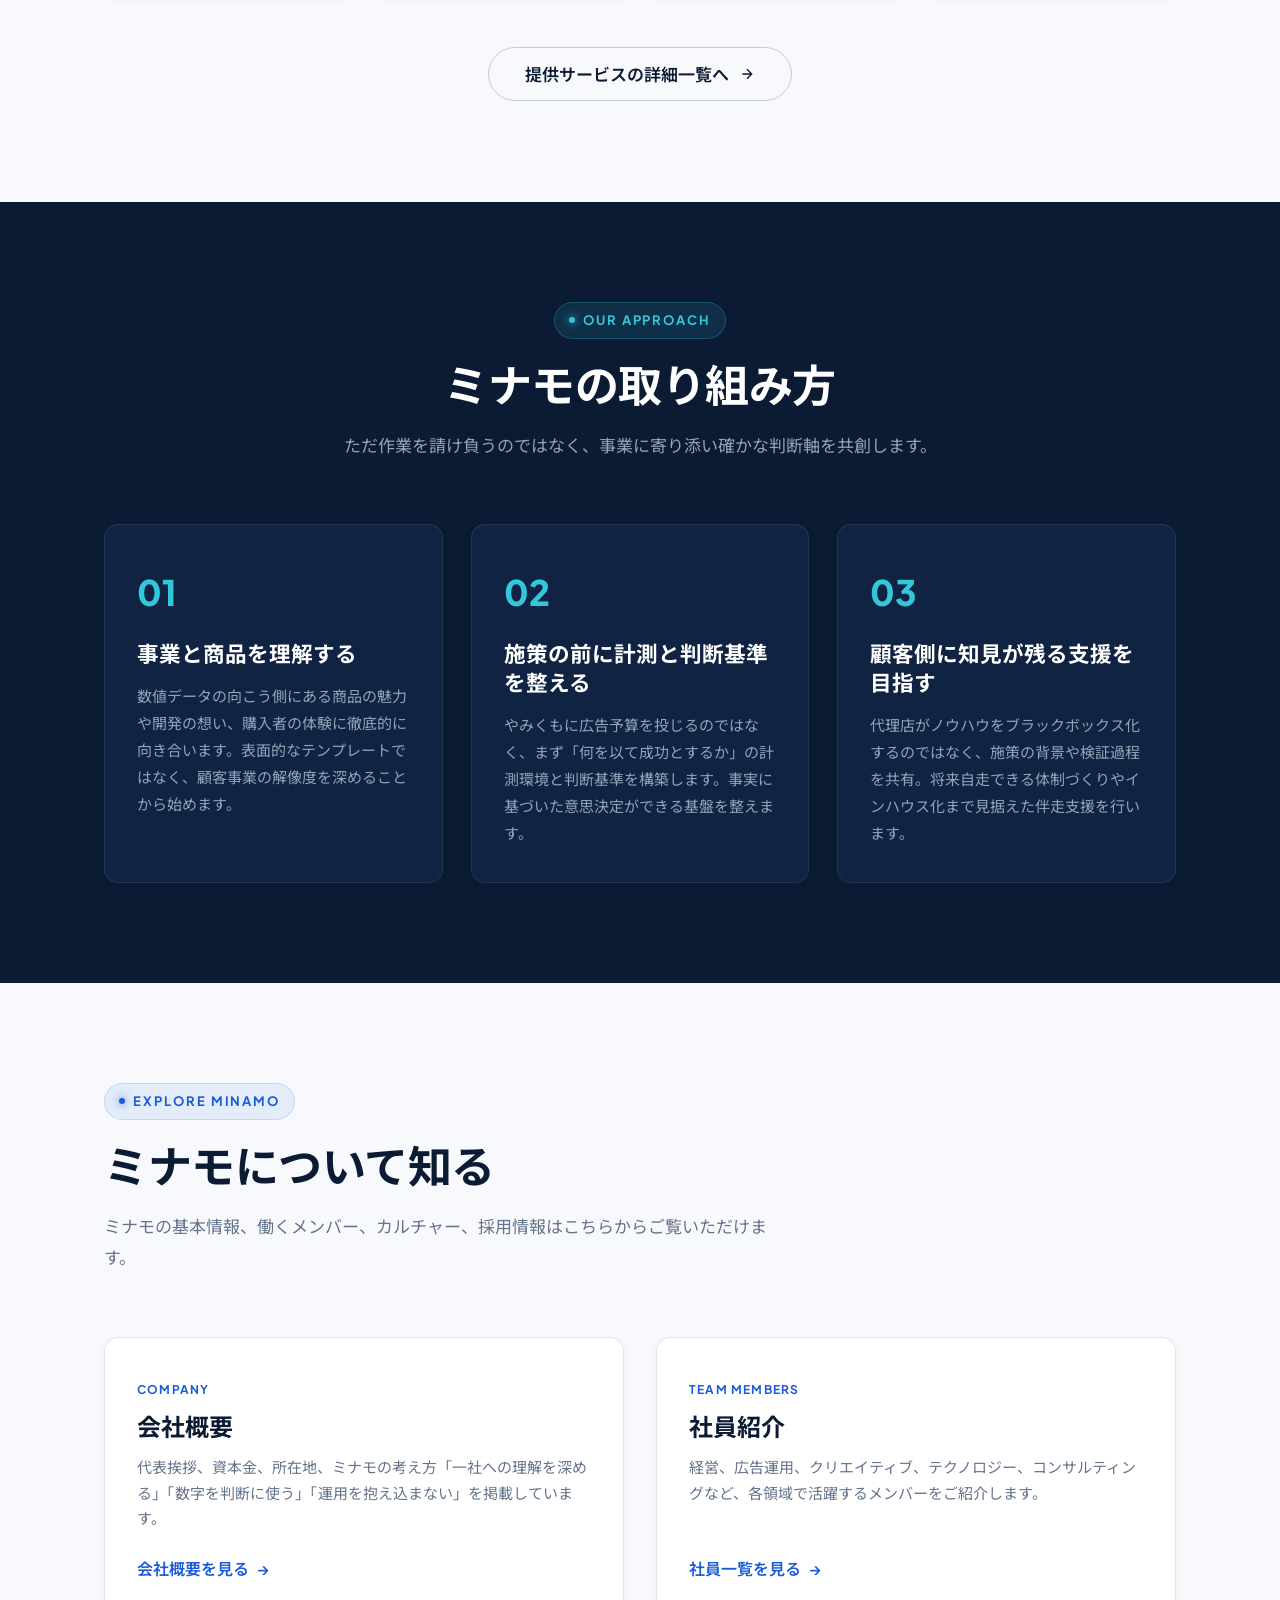
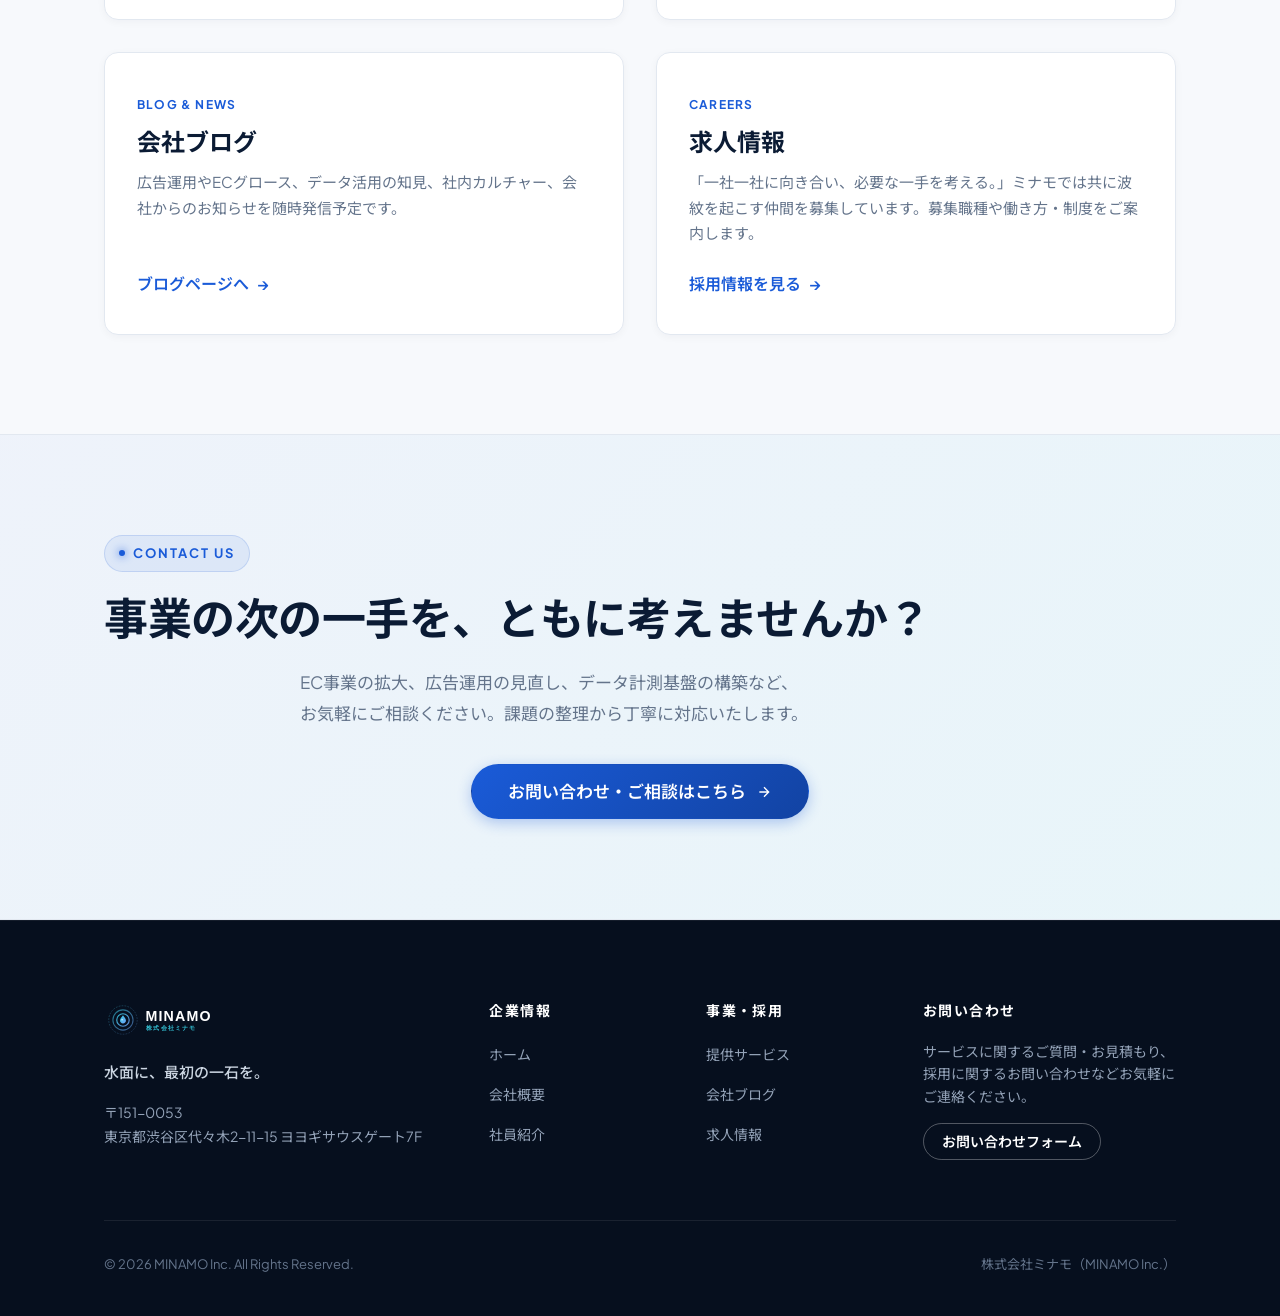
==== commit 3e8addda: "index.html を更新" ====
--- a/index.html
+++ b/index.html
@@ -18,14 +18,19 @@
         <img src="assets/images/logo.svg" alt="株式会社ミナモ MINAMO Inc.">
       </a>
       <nav class="nav-desktop" aria-label="メインナビゲーション">
-        <ul class="nav-links">
-          <li><a href="index.html" class="nav-link active">ホーム</a></li>
-          <li><a href="company.html" class="nav-link">会社概要</a></li>
-          <li><a href="services.html" class="nav-link">提供サービス</a></li>
-          <li><a href="team.html" class="nav-link">社員紹介</a></li>
-          <li><a href="blog.html" class="nav-link">会社ブログ</a></li>
-          <li><a href="careers.html" class="nav-link">求人</a></li>
-        </ul>
+       <!-- Output: html -->
+<!-- File: 全ページ共通 — mobile-nav-overlay の ul を差し替え -->
+<ul class="mobile-nav-links">
+  <li><a href="index.html" class="nav-link">ホーム</a></li>
+  <li><a href="company.html" class="nav-link">会社概要</a></li>
+  <li><a href="services.html" class="nav-link">提供サービス</a></li>
+  <li><a href="team.html" class="nav-link">社員紹介・インタビュー</a></li>
+  <li><a href="blog.html" class="nav-link">会社ブログ</a></li>
+  <li><a href="careers.html" class="nav-link">求人</a></li>
+  <li style="margin-top: 16px;">
+    <button class="btn btn-primary btn-lg" data-open-modal="contact">お問い合わせ</button>
+  </li>
+</ul>
         <div class="header-cta">
           <button class="btn btn-primary btn-sm" data-open-modal="contact">
             お問い合わせ
--- a/assets/css/style.css
+++ b/assets/css/style.css
@@ -0,0 +1,1192 @@
+/* ============================================================
+   株式会社ミナモ (MINAMO Inc.) - Official Stylesheet
+   Design Concept: 一石から広がる波紋。
+   ============================================================ */
+
+@import url('https://fonts.googleapis.com/css2?family=Noto+Sans+JP:wght@300;400;500;600;700;800&family=Plus+Jakarta+Sans:wght@400;500;600;700;800&display=swap');
+
+:root {
+  /* Brand Colors */
+  --color-primary: #1A5BD8;       /* MINAMO BLUE */
+  --color-primary-dark: #1243A3;
+  --color-primary-light: #EBF1FD;
+  --color-accent: #34C6D9;        /* RIPPLE CYAN */
+  --color-accent-light: #E5F9FC;
+  --color-navy: #0B1B34;          /* DEEP NAVY */
+  --color-navy-light: #162B4F;
+  --color-navy-dark: #060F1E;
+  
+  /* Neutral Colors */
+  --color-bg: #F7F9FC;            /* Background */
+  --color-surface: #FFFFFF;
+  --color-surface-trans: rgba(255, 255, 255, 0.85);
+  --color-border: #E2E8F0;
+  --color-border-light: rgba(226, 232, 240, 0.7);
+  --color-text-main: #0B1B34;
+  --color-text-body: #334155;
+  --color-text-muted: #64748B;
+  --color-text-light: #94A3B8;
+
+  /* Layout */
+  --max-width: 1120px;
+  --header-height: 80px;
+  --radius-sm: 8px;
+  --radius-md: 14px;
+  --radius-lg: 24px;
+  --radius-full: 9999px;
+
+  /* Shadows */
+  --shadow-sm: 0 2px 8px rgba(11, 27, 52, 0.04);
+  --shadow-md: 0 8px 24px rgba(11, 27, 52, 0.06);
+  --shadow-lg: 0 16px 40px rgba(11, 27, 52, 0.09);
+  --shadow-glow: 0 0 30px rgba(52, 198, 217, 0.25);
+
+  /* Typography */
+  --font-base: 'Plus Jakarta Sans', 'Noto Sans JP', -apple-system, BlinkMacSystemFont, "Segoe UI", Roboto, sans-serif;
+  --font-ja: 'Noto Sans JP', sans-serif;
+  --transition-fast: 0.2s ease;
+  --transition-base: 0.35s cubic-bezier(0.16, 1, 0.3, 1);
+}
+
+/* Reset & Base */
+*, *::before, *::after {
+  box-sizing: border-box;
+  margin: 0;
+  padding: 0;
+}
+
+html {
+  font-size: 16px;
+  scroll-behavior: smooth;
+  -webkit-font-smoothing: antialiased;
+  -moz-osx-font-smoothing: grayscale;
+}
+
+body {
+  font-family: var(--font-base);
+  background-color: var(--color-bg);
+  color: var(--color-text-body);
+  line-height: 1.75;
+  overflow-x: hidden;
+  position: relative;
+  min-height: 100vh;
+}
+
+a {
+  color: inherit;
+  text-decoration: none;
+  transition: color var(--transition-fast);
+}
+
+img, svg {
+  display: block;
+  max-width: 100%;
+}
+
+button, input, textarea, select {
+  font: inherit;
+}
+
+/* Typography Helpers */
+h1, h2, h3, h4, h5, h6 {
+  color: var(--color-navy);
+  font-weight: 700;
+  line-height: 1.35;
+}
+
+.text-gradient {
+  background: linear-gradient(135deg, var(--color-accent) 0%, var(--color-primary) 100%);
+  -webkit-background-clip: text;
+  -webkit-text-fill-color: transparent;
+}
+
+.text-gradient-cyan {
+  background: linear-gradient(135deg, #A8F0FB 0%, var(--color-accent) 100%);
+  -webkit-background-clip: text;
+  -webkit-text-fill-color: transparent;
+}
+
+/* Layout Container */
+.container {
+  width: 100%;
+  max-width: var(--max-width);
+  margin-left: auto;
+  margin-right: auto;
+  padding-left: 24px;
+  padding-right: 24px;
+}
+
+.container-narrow {
+  max-width: 860px;
+}
+
+/* Section Common */
+.section {
+  padding-top: 100px;
+  padding-bottom: 100px;
+  position: relative;
+}
+
+.section-dark {
+  background-color: var(--color-navy);
+  color: #E2E8F0;
+}
+.section-dark h2, .section-dark h3, .section-dark h4 {
+  color: #FFFFFF;
+}
+.section-dark .section-lead {
+  color: #94A3B8;
+}
+
+.section-header {
+  margin-bottom: 64px;
+}
+.section-header.text-center {
+  text-align: center;
+}
+
+.section-tag {
+  display: inline-flex;
+  align-items: center;
+  gap: 8px;
+  font-size: 0.8125rem;
+  font-weight: 700;
+  letter-spacing: 0.15em;
+  text-transform: uppercase;
+  color: var(--color-primary);
+  background-color: rgba(26, 91, 216, 0.08);
+  padding: 6px 14px;
+  border-radius: var(--radius-full);
+  margin-bottom: 16px;
+  border: 1px solid rgba(26, 91, 216, 0.15);
+}
+
+.section-dark .section-tag {
+  color: var(--color-accent);
+  background-color: rgba(52, 198, 217, 0.12);
+  border-color: rgba(52, 198, 217, 0.25);
+}
+
+.section-tag-dot {
+  width: 6px;
+  height: 6px;
+  background-color: currentColor;
+  border-radius: 50%;
+  box-shadow: 0 0 8px currentColor;
+}
+
+.section-title {
+  font-size: clamp(1.85rem, 3.5vw, 2.75rem);
+  letter-spacing: -0.01em;
+  margin-bottom: 16px;
+}
+
+.section-lead {
+  font-size: 1.0625rem;
+  color: var(--color-text-muted);
+  max-width: 680px;
+  line-height: 1.8;
+}
+.section-header.text-center .section-lead {
+  margin-left: auto;
+  margin-right: auto;
+}
+
+/* ============================================================
+   Header & Navigation
+   ============================================================ */
+.site-header {
+  position: fixed;
+  top: 0;
+  left: 0;
+  width: 100%;
+  height: var(--header-height);
+  z-index: 1000;
+  display: flex;
+  align-items: center;
+  transition: background-color var(--transition-base), backdrop-filter var(--transition-base), box-shadow var(--transition-base);
+}
+
+.site-header.scrolled {
+  background-color: rgba(255, 255, 255, 0.92);
+  backdrop-filter: blur(14px);
+  -webkit-backdrop-filter: blur(14px);
+  box-shadow: 0 4px 20px rgba(11, 27, 52, 0.05);
+}
+
+.header-inner {
+  display: flex;
+  align-items: center;
+  justify-content: space-between;
+  width: 100%;
+}
+
+.site-brand {
+  display: flex;
+  align-items: center;
+  z-index: 1001;
+}
+
+.site-brand img {
+  height: 42px;
+  width: auto;
+}
+
+.nav-desktop {
+  display: flex;
+  align-items: center;
+  gap: 32px;
+}
+
+.nav-links {
+  display: flex;
+  align-items: center;
+  list-style: none;
+  gap: 28px;
+}
+
+.nav-link {
+  font-size: 0.9375rem;
+  font-weight: 500;
+  color: var(--color-text-body);
+  position: relative;
+  padding: 6px 0;
+  transition: color var(--transition-fast);
+}
+
+.nav-link::after {
+  content: '';
+  position: absolute;
+  bottom: 0;
+  left: 0;
+  width: 0%;
+  height: 2px;
+  background: linear-gradient(90deg, var(--color-accent), var(--color-primary));
+  transition: width var(--transition-fast);
+  border-radius: 2px;
+}
+
+.nav-link:hover,
+.nav-link.active {
+  color: var(--color-primary);
+}
+
+.nav-link:hover::after,
+.nav-link.active::after {
+  width: 100%;
+}
+
+.header-cta {
+  display: flex;
+  align-items: center;
+}
+
+/* Mobile Toggle */
+.mobile-toggle {
+  display: none;
+  background: none;
+  border: none;
+  cursor: pointer;
+  padding: 10px;
+  z-index: 1001;
+}
+
+.hamburger-line {
+  display: block;
+  width: 24px;
+  height: 2px;
+  background-color: var(--color-navy);
+  margin: 5px 0;
+  transition: transform var(--transition-base), opacity var(--transition-base);
+}
+
+.mobile-toggle.active .hamburger-line:nth-child(1) {
+  transform: translateY(7px) rotate(45deg);
+}
+.mobile-toggle.active .hamburger-line:nth-child(2) {
+  opacity: 0;
+}
+.mobile-toggle.active .hamburger-line:nth-child(3) {
+  transform: translateY(-7px) rotate(-45deg);
+}
+
+/* Mobile Nav Overlay */
+.mobile-nav-overlay {
+  position: fixed;
+  top: 0;
+  left: 0;
+  width: 100%;
+  height: 100vh;
+  background-color: rgba(247, 249, 252, 0.98);
+  backdrop-filter: blur(20px);
+  z-index: 1000;
+  display: flex;
+  flex-direction: column;
+  justify-content: center;
+  align-items: center;
+  opacity: 0;
+  pointer-events: none;
+  transition: opacity var(--transition-base);
+}
+
+.mobile-nav-overlay.active {
+  opacity: 1;
+  pointer-events: auto;
+}
+
+.mobile-nav-links {
+  list-style: none;
+  text-align: center;
+  display: flex;
+  flex-direction: column;
+  gap: 24px;
+}
+
+.mobile-nav-links .nav-link {
+  font-size: 1.35rem;
+  font-weight: 600;
+}
+
+/* ============================================================
+   Buttons & CTA
+   ============================================================ */
+.btn {
+  display: inline-flex;
+  align-items: center;
+  justify-content: center;
+  gap: 10px;
+  padding: 12px 24px;
+  font-size: 0.9375rem;
+  font-weight: 600;
+  border-radius: var(--radius-full);
+  cursor: pointer;
+  transition: all var(--transition-base);
+  border: 1px solid transparent;
+  line-height: 1.2;
+  position: relative;
+  overflow: hidden;
+}
+
+.btn-primary {
+  background: linear-gradient(135deg, var(--color-primary) 0%, #1243A3 100%);
+  color: #FFFFFF;
+  box-shadow: 0 4px 14px rgba(26, 91, 216, 0.3);
+}
+
+.btn-primary:hover {
+  transform: translateY(-2px);
+  box-shadow: 0 6px 20px rgba(26, 91, 216, 0.45);
+  color: #FFFFFF;
+}
+
+.btn-accent {
+  background: linear-gradient(135deg, var(--color-accent) 0%, var(--color-primary) 100%);
+  color: #FFFFFF;
+  box-shadow: 0 4px 16px rgba(52, 198, 217, 0.35);
+}
+
+.btn-accent:hover {
+  transform: translateY(-2px);
+  box-shadow: 0 8px 24px rgba(52, 198, 217, 0.5);
+  color: #FFFFFF;
+}
+
+.btn-outline {
+  background-color: transparent;
+  border-color: rgba(11, 27, 52, 0.2);
+  color: var(--color-navy);
+}
+
+.btn-outline:hover {
+  border-color: var(--color-primary);
+  color: var(--color-primary);
+  background-color: rgba(26, 91, 216, 0.04);
+}
+
+.btn-outline-white {
+  background-color: transparent;
+  border-color: rgba(255, 255, 255, 0.3);
+  color: #FFFFFF;
+}
+
+.btn-outline-white:hover {
+  border-color: var(--color-accent);
+  color: var(--color-accent);
+  background-color: rgba(52, 198, 217, 0.1);
+}
+
+.btn-sm {
+  padding: 9px 18px;
+  font-size: 0.875rem;
+}
+
+.btn-lg {
+  padding: 16px 36px;
+  font-size: 1.0625rem;
+}
+
+.btn-icon {
+  width: 16px;
+  height: 16px;
+  transition: transform var(--transition-fast);
+}
+
+.btn:hover .btn-icon {
+  transform: translateX(4px);
+}
+
+/* ============================================================
+   Page Header (Hero for Subpages)
+   ============================================================ */
+.subpage-hero {
+  padding-top: calc(var(--header-height) + 60px);
+  padding-bottom: 70px;
+  background: linear-gradient(180deg, #FFFFFF 0%, var(--color-bg) 100%);
+  position: relative;
+  border-bottom: 1px solid var(--color-border-light);
+  overflow: hidden;
+}
+
+.subpage-hero::before {
+  content: '';
+  position: absolute;
+  top: -150px;
+  right: -100px;
+  width: 500px;
+  height: 500px;
+  background: radial-gradient(circle, rgba(52, 198, 217, 0.12) 0%, rgba(26, 91, 216, 0.04) 50%, transparent 70%);
+  border-radius: 50%;
+  pointer-events: none;
+}
+
+.breadcrumbs {
+  display: flex;
+  align-items: center;
+  gap: 8px;
+  font-size: 0.8125rem;
+  color: var(--color-text-light);
+  margin-bottom: 20px;
+}
+
+.breadcrumbs a {
+  color: var(--color-text-muted);
+}
+.breadcrumbs a:hover {
+  color: var(--color-primary);
+}
+
+.subpage-title {
+  font-size: clamp(2.2rem, 4vw, 3.25rem);
+  letter-spacing: -0.02em;
+  margin-bottom: 16px;
+}
+
+.subpage-desc {
+  font-size: 1.125rem;
+  color: var(--color-text-muted);
+  max-width: 640px;
+  line-height: 1.8;
+}
+
+/* ============================================================
+   Cards & Grids
+   ============================================================ */
+.grid-2 {
+  display: grid;
+  grid-template-columns: repeat(2, 1fr);
+  gap: 32px;
+}
+
+.grid-3 {
+  display: grid;
+  grid-template-columns: repeat(3, 1fr);
+  gap: 28px;
+}
+
+.grid-4 {
+  display: grid;
+  grid-template-columns: repeat(4, 1fr);
+  gap: 24px;
+}
+
+.card {
+  background: var(--color-surface);
+  border-radius: var(--radius-md);
+  padding: 36px 32px;
+  border: 1px solid var(--color-border);
+  box-shadow: var(--shadow-sm);
+  transition: all var(--transition-base);
+  position: relative;
+}
+
+.card:hover {
+  transform: translateY(-5px);
+  box-shadow: var(--shadow-lg);
+  border-color: rgba(52, 198, 217, 0.5);
+}
+
+.card-icon-wrap {
+  width: 56px;
+  height: 56px;
+  border-radius: 14px;
+  background: linear-gradient(135deg, rgba(52, 198, 217, 0.15) 0%, rgba(26, 91, 216, 0.1) 100%);
+  display: flex;
+  align-items: center;
+  justify-content: center;
+  margin-bottom: 24px;
+  color: var(--color-primary);
+}
+
+.card-icon-wrap svg {
+  width: 28px;
+  height: 28px;
+}
+
+/* Dark Card variant */
+.card-dark {
+  background: rgba(22, 43, 79, 0.6);
+  backdrop-filter: blur(10px);
+  border: 1px solid rgba(255, 255, 255, 0.08);
+}
+.card-dark:hover {
+  border-color: var(--color-accent);
+  box-shadow: 0 10px 30px rgba(0, 0, 0, 0.35);
+}
+
+/* ============================================================
+   Main Hero Section (Home)
+   ============================================================ */
+.hero-home {
+  position: relative;
+  min-height: 90vh;
+  display: flex;
+  align-items: center;
+  padding-top: calc(var(--header-height) + 40px);
+  padding-bottom: 80px;
+  background: radial-gradient(circle at 80% 20%, rgba(52, 198, 217, 0.08) 0%, transparent 40%),
+              radial-gradient(circle at 15% 75%, rgba(26, 91, 216, 0.06) 0%, transparent 40%),
+              #F7F9FC;
+  overflow: hidden;
+}
+
+.hero-canvas-bg {
+  position: absolute;
+  top: 0;
+  left: 0;
+  width: 100%;
+  height: 100%;
+  pointer-events: none;
+  z-index: 1;
+}
+
+.hero-content {
+  position: relative;
+  z-index: 2;
+  max-width: 760px;
+}
+
+.hero-badge {
+  display: inline-flex;
+  align-items: center;
+  gap: 10px;
+  background: rgba(26, 91, 216, 0.08);
+  border: 1px solid rgba(26, 91, 216, 0.18);
+  padding: 8px 18px;
+  border-radius: var(--radius-full);
+  font-size: 0.875rem;
+  font-weight: 600;
+  color: var(--color-primary);
+  margin-bottom: 28px;
+}
+
+.hero-badge-pulse {
+  width: 8px;
+  height: 8px;
+  border-radius: 50%;
+  background-color: var(--color-accent);
+  box-shadow: 0 0 10px var(--color-accent);
+  position: relative;
+}
+
+.hero-title {
+  font-size: clamp(2.75rem, 5.5vw, 4.5rem);
+  font-weight: 800;
+  letter-spacing: -0.03em;
+  line-height: 1.15;
+  margin-bottom: 28px;
+  color: var(--color-navy);
+}
+
+.hero-lead {
+  font-size: clamp(1.0625rem, 1.8vw, 1.25rem);
+  color: var(--color-text-muted);
+  line-height: 1.85;
+  margin-bottom: 40px;
+  max-width: 640px;
+}
+
+.hero-actions {
+  display: flex;
+  align-items: center;
+  gap: 16px;
+  flex-wrap: wrap;
+}
+
+/* Hero Decorative Graphic */
+.hero-visual {
+  position: absolute;
+  right: 5%;
+  top: 50%;
+  transform: translateY(-50%);
+  width: 440px;
+  height: 440px;
+  pointer-events: none;
+  z-index: 1;
+  display: flex;
+  align-items: center;
+  justify-content: center;
+}
+
+.ripple-visual-circle {
+  position: absolute;
+  border-radius: 50%;
+  border: 1.5px solid rgba(26, 91, 216, 0.15);
+  animation: ripplePulse 4s infinite ease-out;
+}
+.ripple-visual-circle:nth-child(1) { width: 160px; height: 160px; animation-delay: 0s; border-color: rgba(52, 198, 217, 0.35); }
+.ripple-visual-circle:nth-child(2) { width: 280px; height: 280px; animation-delay: 1.3s; border-color: rgba(26, 91, 216, 0.25); }
+.ripple-visual-circle:nth-child(3) { width: 400px; height: 400px; animation-delay: 2.6s; border-color: rgba(11, 27, 52, 0.12); }
+
+.drop-center {
+  width: 32px;
+  height: 32px;
+  background: linear-gradient(135deg, var(--color-accent), var(--color-primary));
+  border-radius: 50% 50% 50% 0;
+  transform: rotate(-45deg);
+  box-shadow: 0 8px 24px rgba(26, 91, 216, 0.4);
+  animation: waterFloat 4s ease-in-out infinite;
+}
+
+/* ============================================================
+   Company Info Table & Style
+   ============================================================ */
+.info-table {
+  width: 100%;
+  border-collapse: separate;
+  border-spacing: 0;
+  background: var(--color-surface);
+  border-radius: var(--radius-md);
+  border: 1px solid var(--color-border);
+  overflow: hidden;
+  box-shadow: var(--shadow-sm);
+}
+
+.info-table tr:not(:last-child) td,
+.info-table tr:not(:last-child) th {
+  border-bottom: 1px solid var(--color-border);
+}
+
+.info-table th {
+  width: 28%;
+  padding: 22px 28px;
+  background-color: rgba(247, 249, 252, 0.7);
+  font-weight: 600;
+  color: var(--color-navy);
+  font-size: 0.9375rem;
+  text-align: left;
+  vertical-align: top;
+}
+
+.info-table td {
+  padding: 22px 28px;
+  color: var(--color-text-body);
+  font-size: 0.9375rem;
+  line-height: 1.7;
+}
+
+/* ============================================================
+   Team Grid
+   ============================================================ */
+.team-grid {
+  display: grid;
+  grid-template-columns: repeat(auto-fill, minmax(240px, 1fr));
+  gap: 28px;
+}
+
+.team-card {
+  background: var(--color-surface);
+  border-radius: var(--radius-md);
+  border: 1px solid var(--color-border);
+  overflow: hidden;
+  box-shadow: var(--shadow-sm);
+  transition: transform var(--transition-base), box-shadow var(--transition-base), border-color var(--transition-base);
+  text-align: center;
+}
+
+.team-card:hover {
+  transform: translateY(-6px);
+  box-shadow: var(--shadow-lg);
+  border-color: rgba(52, 198, 217, 0.6);
+}
+
+.team-photo-wrap {
+  aspect-ratio: 1 / 1;
+  width: 100%;
+  background: linear-gradient(145deg, #0B1B34 0%, #162B4F 50%, #1A5BD8 100%);
+  display: flex;
+  flex-direction: column;
+  align-items: center;
+  justify-content: center;
+  position: relative;
+  overflow: hidden;
+}
+
+.team-photo-wrap::before {
+  content: '';
+  position: absolute;
+  width: 180%;
+  height: 180%;
+  background: radial-gradient(circle, rgba(52, 198, 217, 0.25) 0%, transparent 60%);
+  animation: softGazeGlow 6s infinite alternate;
+}
+
+.team-avatar-inner {
+  position: relative;
+  z-index: 2;
+  display: flex;
+  flex-direction: column;
+  align-items: center;
+  gap: 8px;
+}
+
+.team-avatar-initials {
+  width: 72px;
+  height: 72px;
+  border-radius: 50%;
+  background: rgba(255, 255, 255, 0.12);
+  backdrop-filter: blur(8px);
+  border: 1.5px solid rgba(52, 198, 217, 0.5);
+  display: flex;
+  align-items: center;
+  justify-content: center;
+  color: #FFFFFF;
+  font-size: 1.5rem;
+  font-weight: 700;
+  letter-spacing: 0.05em;
+  box-shadow: 0 8px 24px rgba(0, 0, 0, 0.2);
+}
+
+.team-status-tag {
+  font-size: 0.6875rem;
+  font-weight: 600;
+  letter-spacing: 0.1em;
+  color: var(--color-accent);
+  background: rgba(52, 198, 217, 0.15);
+  border: 1px solid rgba(52, 198, 217, 0.3);
+  padding: 3px 10px;
+  border-radius: var(--radius-full);
+}
+
+.team-info {
+  padding: 20px 16px 24px;
+}
+
+.team-name {
+  font-size: 1.1875rem;
+  font-weight: 700;
+  color: var(--color-navy);
+  margin-bottom: 6px;
+}
+
+.team-role {
+  font-size: 0.8125rem;
+  color: var(--color-primary);
+  font-weight: 600;
+}
+
+/* ============================================================
+   Blog & Categories
+   ============================================================ */
+.category-pills {
+  display: flex;
+  align-items: center;
+  gap: 12px;
+  flex-wrap: wrap;
+  margin-bottom: 40px;
+}
+
+.category-pill {
+  padding: 8px 18px;
+  font-size: 0.875rem;
+  font-weight: 600;
+  border-radius: var(--radius-full);
+  background-color: var(--color-surface);
+  border: 1px solid var(--color-border);
+  color: var(--color-text-body);
+  transition: all var(--transition-fast);
+  cursor: pointer;
+}
+
+.category-pill:hover,
+.category-pill.active {
+  background-color: var(--color-primary);
+  border-color: var(--color-primary);
+  color: #FFFFFF;
+  box-shadow: 0 4px 12px rgba(26, 91, 216, 0.25);
+}
+
+.empty-blog-box {
+  background: var(--color-surface);
+  border: 2px dashed var(--color-border);
+  border-radius: var(--radius-lg);
+  padding: 64px 32px;
+  text-align: center;
+}
+
+.empty-icon-wrap {
+  width: 72px;
+  height: 72px;
+  background: rgba(26, 91, 216, 0.06);
+  border-radius: 50%;
+  display: flex;
+  align-items: center;
+  justify-content: center;
+  margin: 0 auto 24px;
+  color: var(--color-primary);
+}
+
+/* ============================================================
+   Careers / Job Postings
+   ============================================================ */
+.job-card {
+  background: var(--color-surface);
+  border-radius: var(--radius-md);
+  border: 1px solid var(--color-border);
+  padding: 36px;
+  margin-bottom: 24px;
+  box-shadow: var(--shadow-sm);
+  transition: all var(--transition-base);
+}
+
+.job-card:hover {
+  border-color: rgba(26, 91, 216, 0.4);
+  box-shadow: var(--shadow-md);
+}
+
+.job-header {
+  display: flex;
+  justify-content: space-between;
+  align-items: flex-start;
+  margin-bottom: 16px;
+  flex-wrap: wrap;
+  gap: 12px;
+}
+
+.job-title {
+  font-size: 1.35rem;
+  font-weight: 700;
+  color: var(--color-navy);
+}
+
+.job-tags {
+  display: flex;
+  gap: 8px;
+  flex-wrap: wrap;
+}
+
+.job-tag {
+  font-size: 0.75rem;
+  font-weight: 600;
+  padding: 4px 12px;
+  border-radius: var(--radius-full);
+  background: rgba(26, 91, 216, 0.08);
+  color: var(--color-primary);
+}
+
+.job-desc {
+  color: var(--color-text-muted);
+  font-size: 0.9375rem;
+  line-height: 1.75;
+  margin-bottom: 24px;
+}
+
+.job-details-list {
+  background-color: #F8FAFC;
+  border-radius: var(--radius-sm);
+  padding: 20px 24px;
+  margin-bottom: 24px;
+}
+
+.job-detail-row {
+  display: grid;
+  grid-template-columns: 140px 1fr;
+  padding: 8px 0;
+  font-size: 0.875rem;
+}
+
+.job-detail-row:not(:last-child) {
+  border-bottom: 1px solid #EDF2F7;
+}
+
+.job-detail-label {
+  font-weight: 600;
+  color: var(--color-navy);
+}
+
+.job-detail-val {
+  color: var(--color-text-body);
+}
+
+/* ============================================================
+   Footer
+   ============================================================ */
+.site-footer {
+  background-color: var(--color-navy-dark);
+  color: #94A3B8;
+  padding-top: 80px;
+  padding-bottom: 40px;
+  border-top: 1px solid rgba(255, 255, 255, 0.06);
+  position: relative;
+  overflow: hidden;
+}
+
+.footer-top {
+  display: grid;
+  grid-template-columns: 2fr 1fr 1fr 1.5fr;
+  gap: 48px;
+  margin-bottom: 60px;
+}
+
+.footer-brand {
+  margin-bottom: 20px;
+}
+.footer-brand img {
+  height: 38px;
+}
+
+.footer-copy-text {
+  font-size: 0.9375rem;
+  color: #CBD5E1;
+  margin-bottom: 16px;
+  font-weight: 500;
+}
+
+.footer-address {
+  font-style: normal;
+  font-size: 0.875rem;
+  line-height: 1.7;
+  color: #94A3B8;
+}
+
+.footer-heading {
+  font-size: 0.875rem;
+  font-weight: 700;
+  color: #FFFFFF;
+  text-transform: uppercase;
+  letter-spacing: 0.1em;
+  margin-bottom: 20px;
+}
+
+.footer-links {
+  list-style: none;
+  display: flex;
+  flex-direction: column;
+  gap: 12px;
+}
+
+.footer-links a {
+  color: #94A3B8;
+  font-size: 0.875rem;
+  transition: color var(--transition-fast);
+}
+
+.footer-links a:hover {
+  color: var(--color-accent);
+}
+
+.footer-bottom {
+  padding-top: 32px;
+  border-top: 1px solid rgba(255, 255, 255, 0.08);
+  display: flex;
+  justify-content: space-between;
+  align-items: center;
+  font-size: 0.8125rem;
+  color: #64748B;
+  flex-wrap: wrap;
+  gap: 16px;
+}
+
+/* ============================================================
+   Contact Modal
+   ============================================================ */
+.modal-backdrop {
+  position: fixed;
+  top: 0;
+  left: 0;
+  width: 100%;
+  height: 100%;
+  background-color: rgba(11, 27, 52, 0.6);
+  backdrop-filter: blur(8px);
+  z-index: 2000;
+  display: flex;
+  align-items: center;
+  justify-content: center;
+  padding: 20px;
+  opacity: 0;
+  pointer-events: none;
+  transition: opacity var(--transition-base);
+}
+
+.modal-backdrop.is-open {
+  opacity: 1;
+  pointer-events: auto;
+}
+
+.modal-dialog {
+  background: var(--color-surface);
+  border-radius: var(--radius-lg);
+  max-width: 600px;
+  width: 100%;
+  max-height: 90vh;
+  overflow-y: auto;
+  box-shadow: var(--shadow-lg);
+  position: relative;
+  transform: translateY(20px) scale(0.97);
+  transition: transform var(--transition-base);
+}
+
+.modal-backdrop.is-open .modal-dialog {
+  transform: translateY(0) scale(1);
+}
+
+.modal-header {
+  padding: 32px 36px 20px;
+  display: flex;
+  justify-content: space-between;
+  align-items: flex-start;
+  border-bottom: 1px solid var(--color-border);
+}
+
+.modal-title {
+  font-size: 1.5rem;
+  color: var(--color-navy);
+}
+
+.modal-close-btn {
+  background: none;
+  border: none;
+  cursor: pointer;
+  color: var(--color-text-muted);
+  padding: 4px;
+  border-radius: 6px;
+  transition: color var(--transition-fast), background var(--transition-fast);
+}
+
+.modal-close-btn:hover {
+  color: var(--color-navy);
+  background-color: rgba(0, 0, 0, 0.05);
+}
+
+.modal-body {
+  padding: 28px 36px 36px;
+}
+
+.form-group {
+  margin-bottom: 20px;
+}
+
+.form-label {
+  display: block;
+  font-size: 0.875rem;
+  font-weight: 600;
+  color: var(--color-navy);
+  margin-bottom: 8px;
+}
+
+.form-label .badge-req {
+  font-size: 0.6875rem;
+  color: #E11D48;
+  background: rgba(225, 29, 72, 0.1);
+  padding: 2px 6px;
+  border-radius: 4px;
+  margin-left: 6px;
+  font-weight: 600;
+}
+
+.form-input, .form-textarea, .form-select {
+  width: 100%;
+  padding: 12px 16px;
+  border: 1px solid var(--color-border);
+  border-radius: var(--radius-sm);
+  background-color: #F8FAFC;
+  color: var(--color-navy);
+  font-size: 0.9375rem;
+  transition: border-color var(--transition-fast), background-color var(--transition-fast), box-shadow var(--transition-fast);
+}
+
+.form-input:focus, .form-textarea:focus, .form-select:focus {
+  outline: none;
+  border-color: var(--color-primary);
+  background-color: #FFFFFF;
+  box-shadow: 0 0 0 3px rgba(26, 91, 216, 0.15);
+}
+
+.form-textarea {
+  resize: vertical;
+  min-height: 120px;
+}
+
+/* ============================================================
+   Responsive Breakpoints
+   ============================================================ */
+@media (max-width: 992px) {
+  .nav-desktop { display: none; }
+  .mobile-toggle { display: block; }
+  
+  .grid-2, .grid-3, .grid-4 {
+    grid-template-columns: 1fr;
+  }
+  
+  .footer-top {
+    grid-template-columns: 1fr 1fr;
+    gap: 36px;
+  }
+
+  .hero-visual {
+    display: none;
+  }
+}
+
+@media (max-width: 640px) {
+  .section {
+    padding-top: 70px;
+    padding-bottom: 70px;
+  }
+  
+  .footer-top {
+    grid-template-columns: 1fr;
+  }
+  
+  .info-table th {
+    width: 35%;
+    padding: 16px;
+  }
+  .info-table td {
+    padding: 16px;
+  }
+  
+  .modal-dialog {
+    max-height: 95vh;
+  }
+  .modal-header {
+    padding: 24px 20px 16px;
+  }
+  .modal-body {
+    padding: 20px 20px 28px;
+  }
+
+  .job-detail-row {
+    grid-template-columns: 1fr;
+    gap: 4px;
+  }
+}
--- a/assets/css/animations.css
+++ b/assets/css/animations.css
@@ -0,0 +1,109 @@
+/* ============================================================
+   MINAMO Inc. - Animations & Ripple Effects
+   ============================================================ */
+
+/* Ripple Pulses */
+@keyframes ripplePulse {
+  0% {
+    transform: scale(0.85);
+    opacity: 0.8;
+  }
+  50% {
+    transform: scale(1.1);
+    opacity: 0.3;
+  }
+  100% {
+    transform: scale(1.35);
+    opacity: 0;
+  }
+}
+
+@keyframes waterFloat {
+  0%, 100% {
+    transform: translateY(0px) rotate(0deg);
+  }
+  50% {
+    transform: translateY(-8px) rotate(1deg);
+  }
+}
+
+@keyframes softGazeGlow {
+  0%, 100% {
+    opacity: 0.4;
+    filter: blur(40px);
+  }
+  50% {
+    opacity: 0.75;
+    filter: blur(60px);
+  }
+}
+
+@keyframes waveShift {
+  0% {
+    background-position: 0% 50%;
+  }
+  50% {
+    background-position: 100% 50%;
+  }
+  100% {
+    background-position: 0% 50%;
+  }
+}
+
+/* Scroll Reveal base classes */
+.reveal {
+  opacity: 0;
+  transform: translateY(28px);
+  transition: opacity 0.8s cubic-bezier(0.16, 1, 0.3, 1), transform 0.8s cubic-bezier(0.16, 1, 0.3, 1);
+  will-change: opacity, transform;
+}
+
+.reveal.is-visible {
+  opacity: 1;
+  transform: translateY(0);
+}
+
+.reveal-delay-1 { transition-delay: 0.1s; }
+.reveal-delay-2 { transition-delay: 0.2s; }
+.reveal-delay-3 { transition-delay: 0.3s; }
+.reveal-delay-4 { transition-delay: 0.4s; }
+
+/* Interactive ripple click element */
+.ripple-circle-fx {
+  position: absolute;
+  border-radius: 50%;
+  pointer-events: none;
+  border: 1.5px solid rgba(52, 198, 217, 0.7);
+  animation: clickRipple 0.85s cubic-bezier(0.1, 0.8, 0.3, 1) forwards;
+}
+
+@keyframes clickRipple {
+  0% {
+    width: 0px;
+    height: 0px;
+    opacity: 0.9;
+    transform: translate(-50%, -50%) scale(0.5);
+  }
+  100% {
+    width: 320px;
+    height: 320px;
+    opacity: 0;
+    transform: translate(-50%, -50%) scale(1.4);
+  }
+}
+
+/* Water drop bounce */
+@keyframes dropDown {
+  0% {
+    transform: translateY(-100%) scale(0.8);
+    opacity: 0;
+  }
+  60% {
+    transform: translateY(0) scale(1.1);
+    opacity: 1;
+  }
+  100% {
+    transform: translateY(0) scale(1);
+    opacity: 1;
+  }
+}
